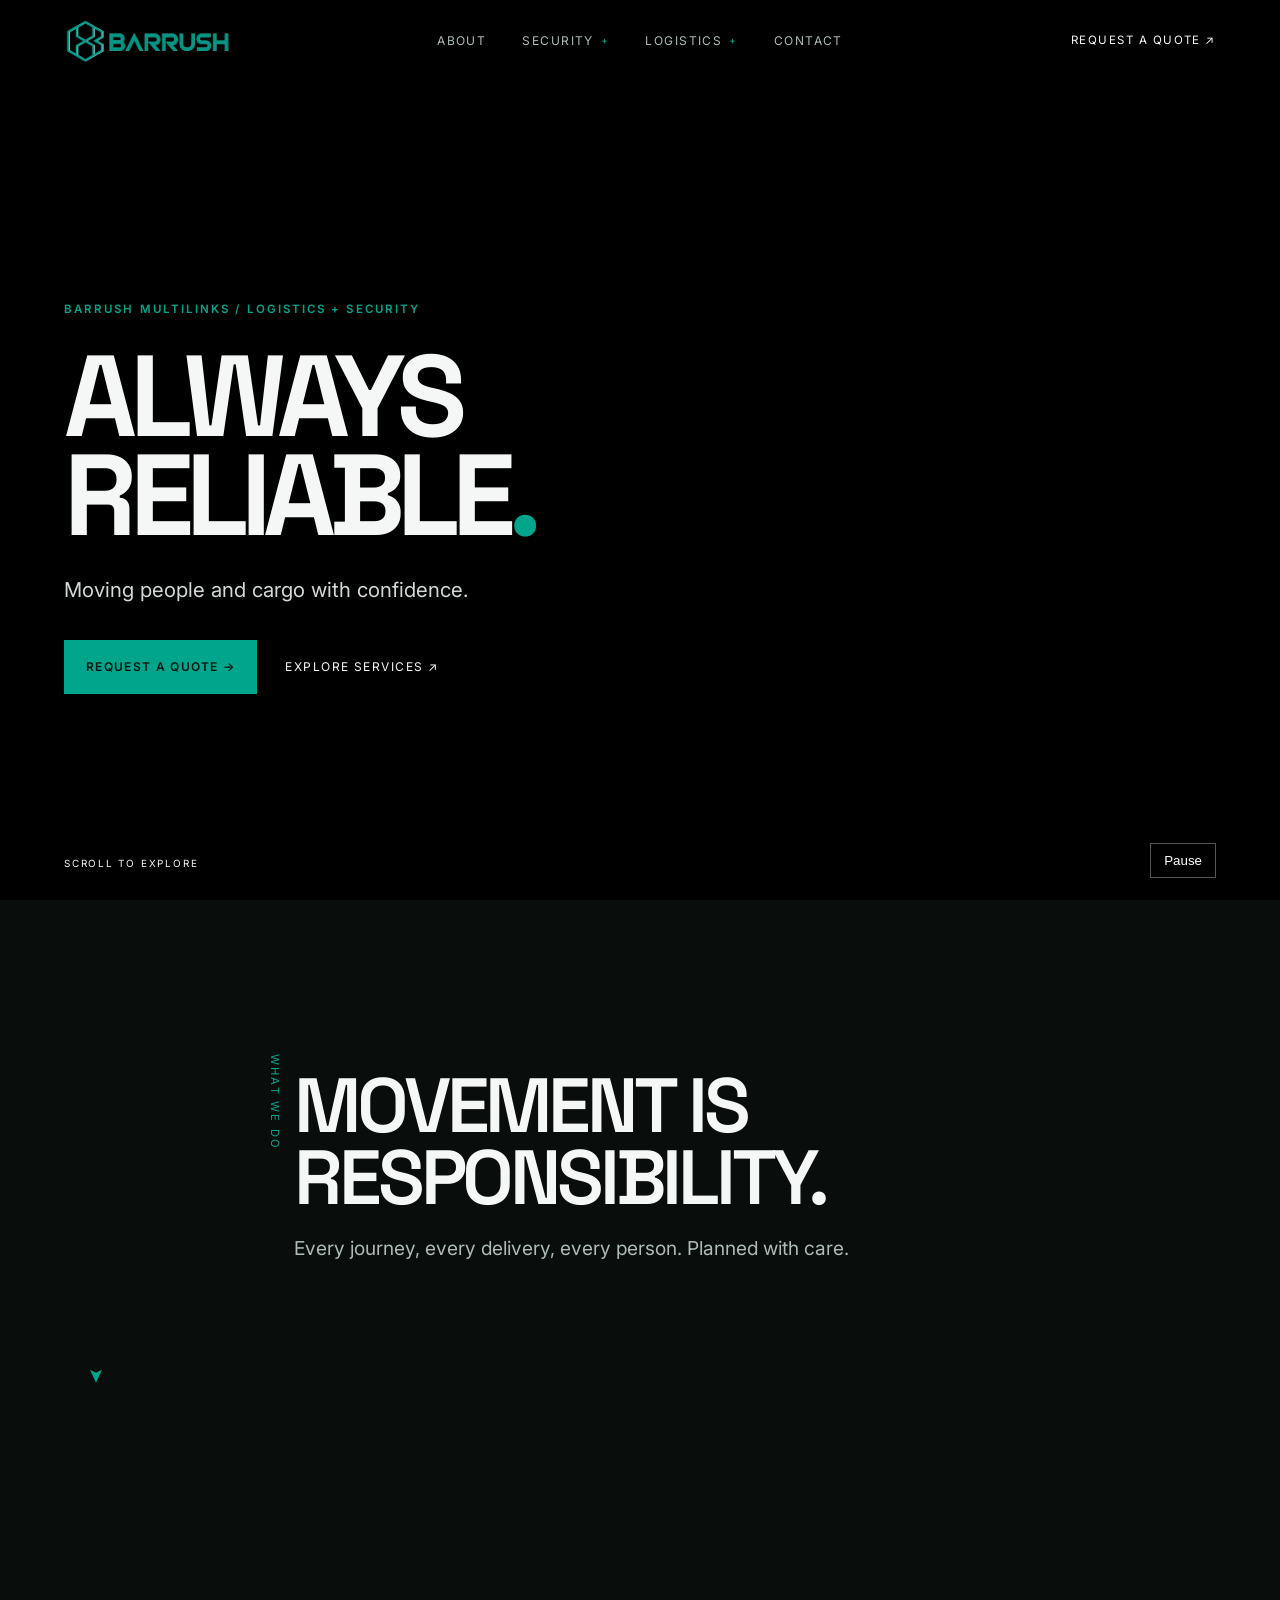
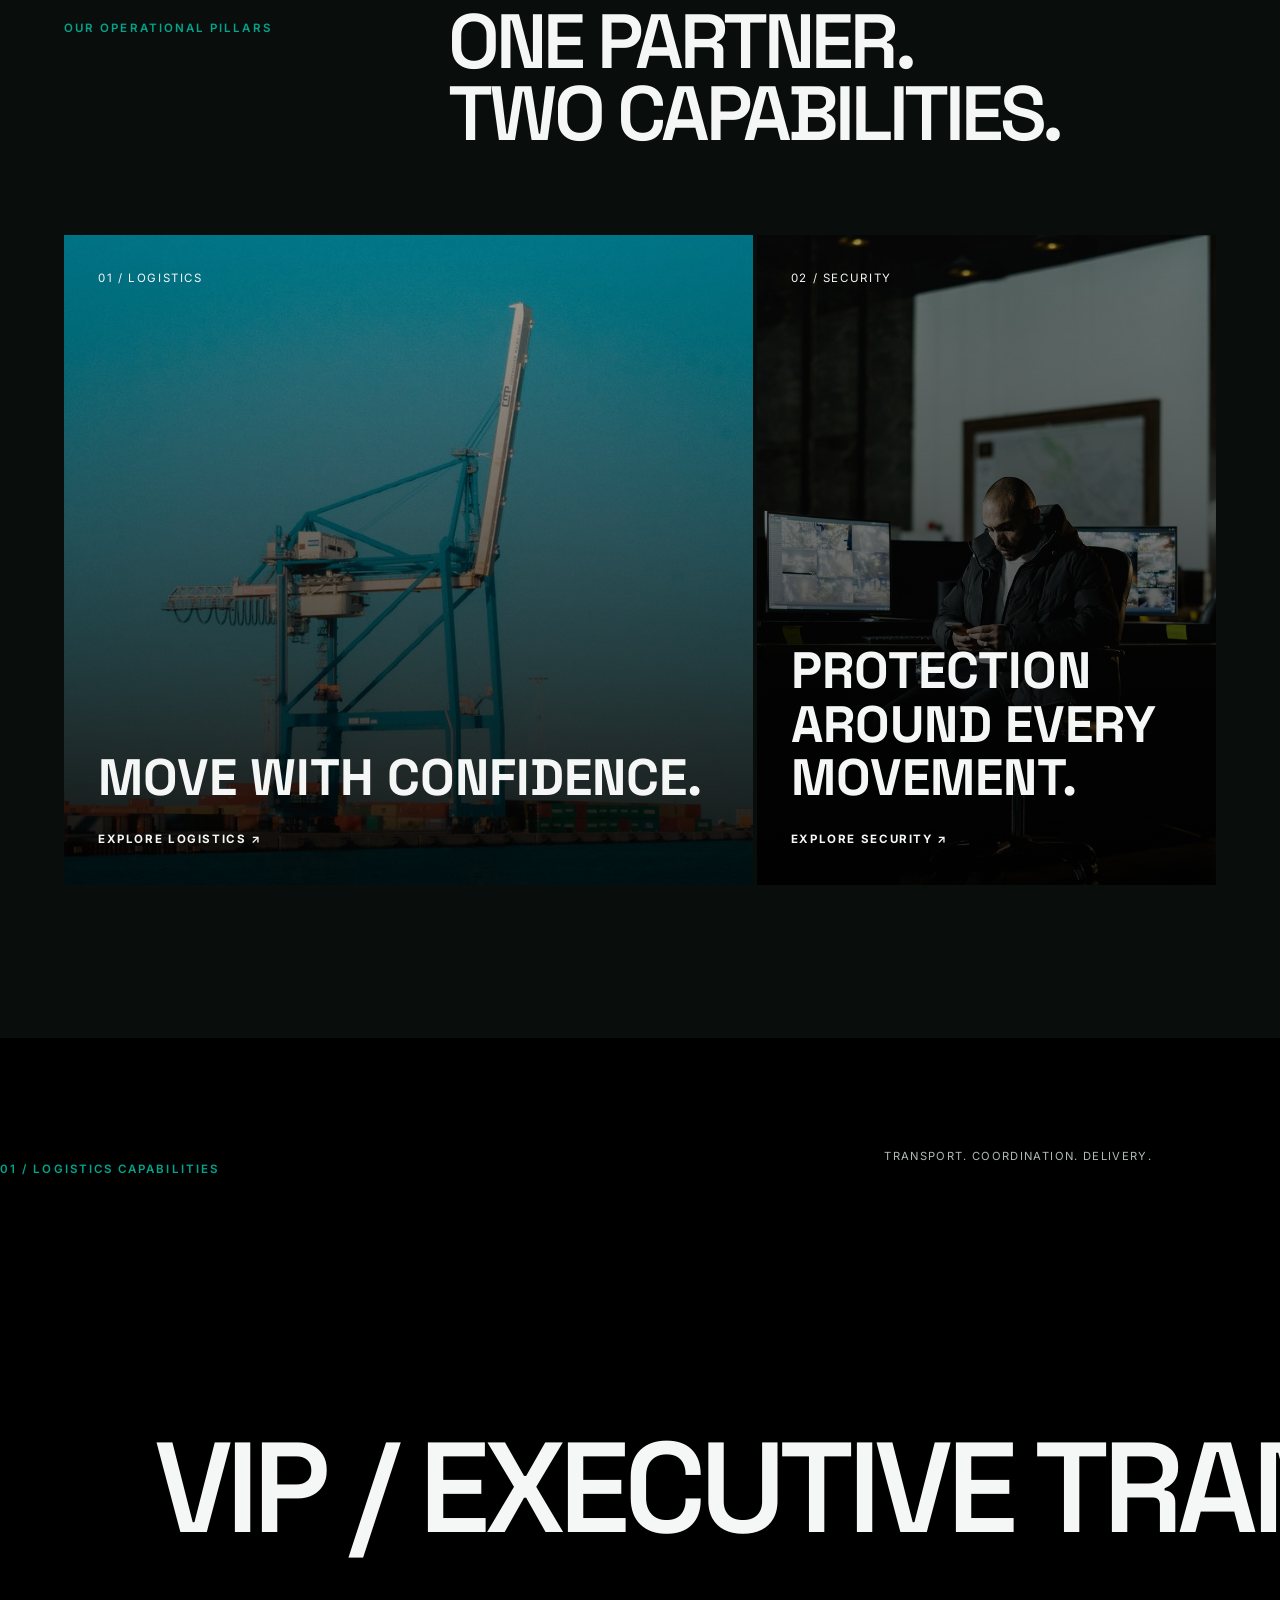
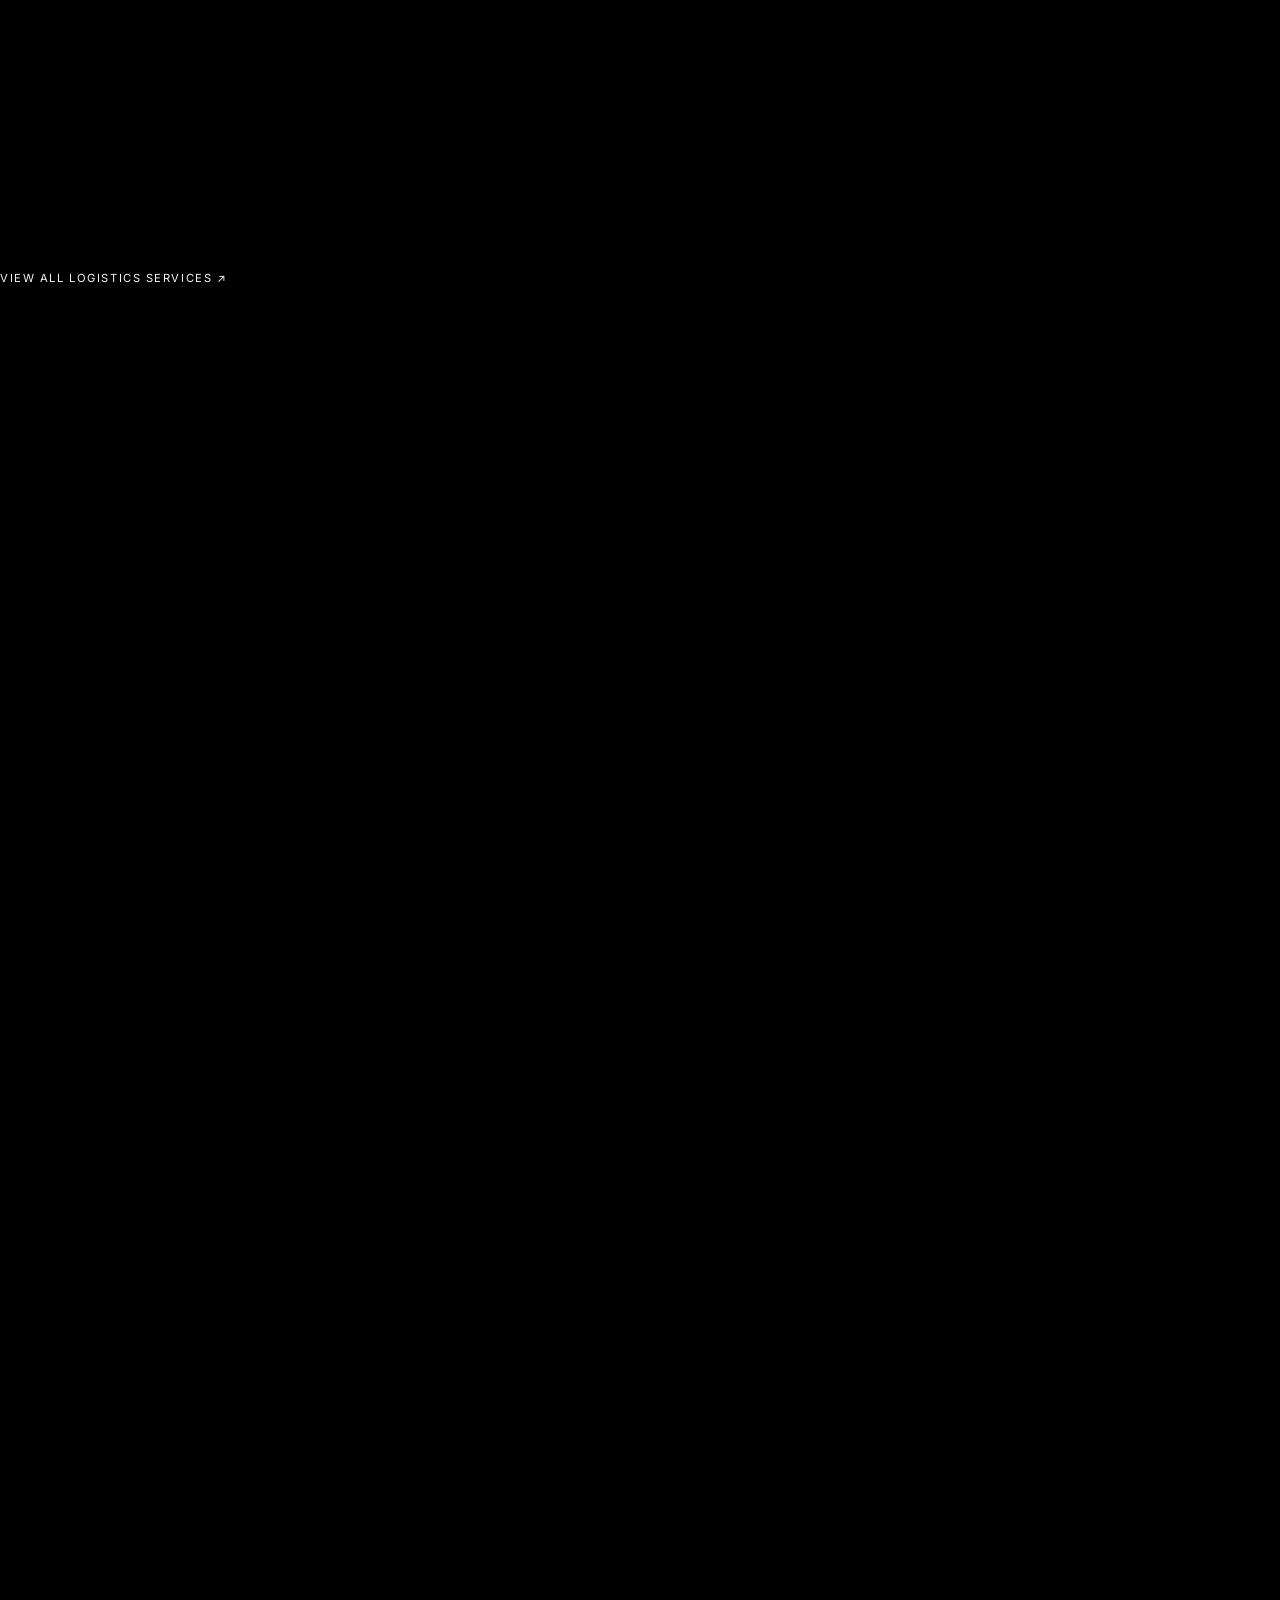
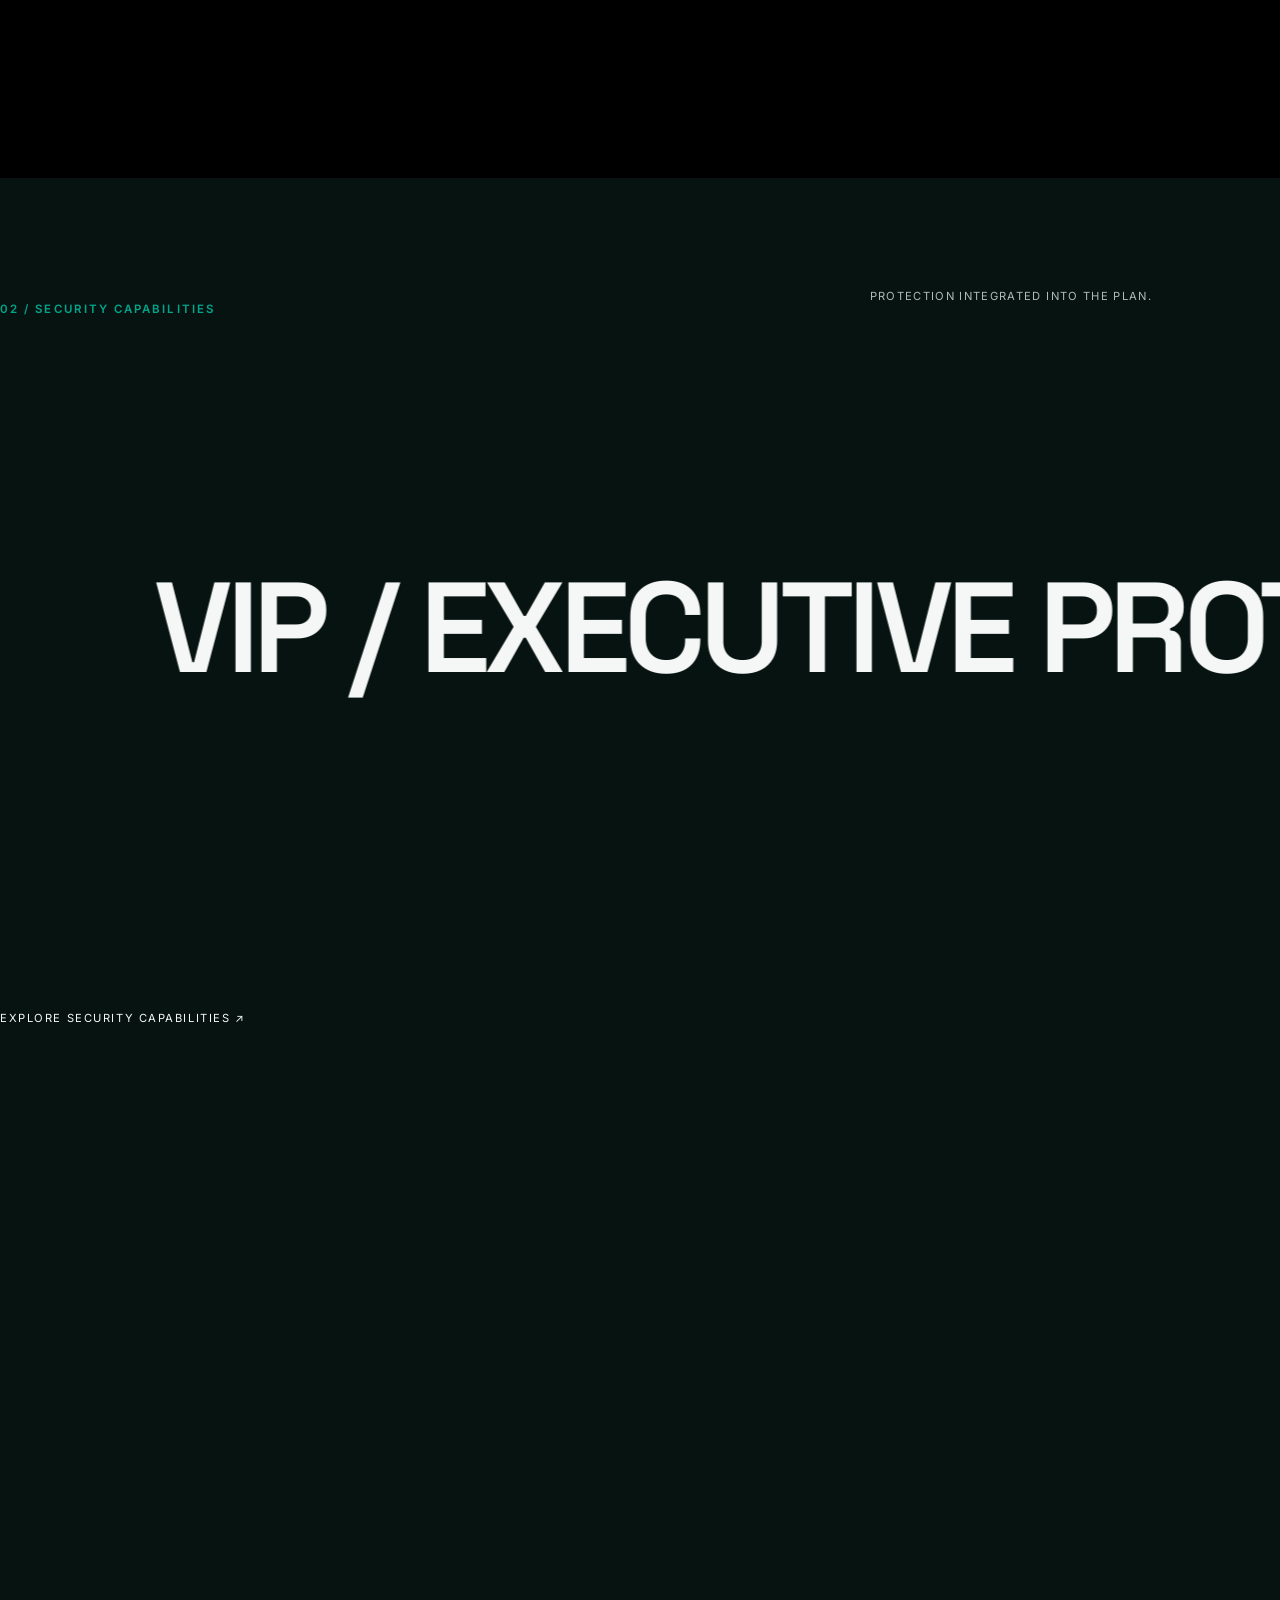
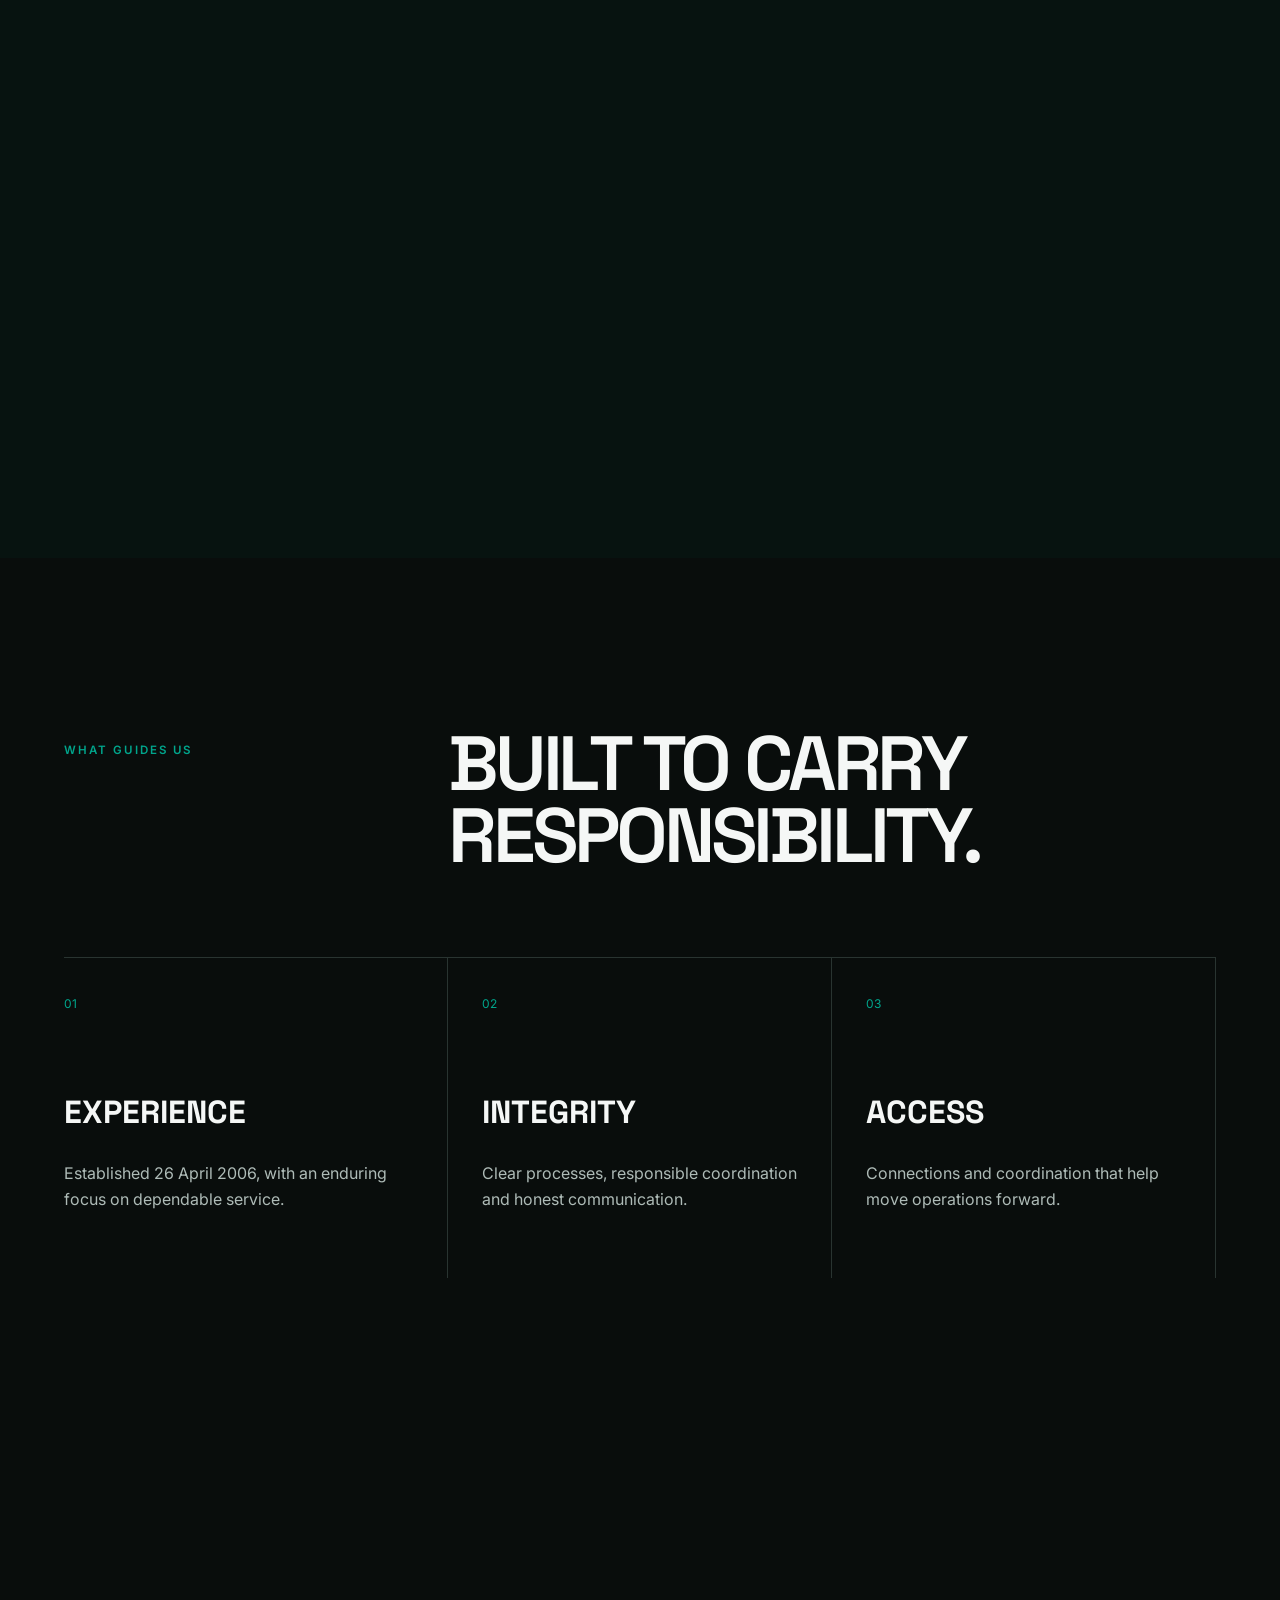
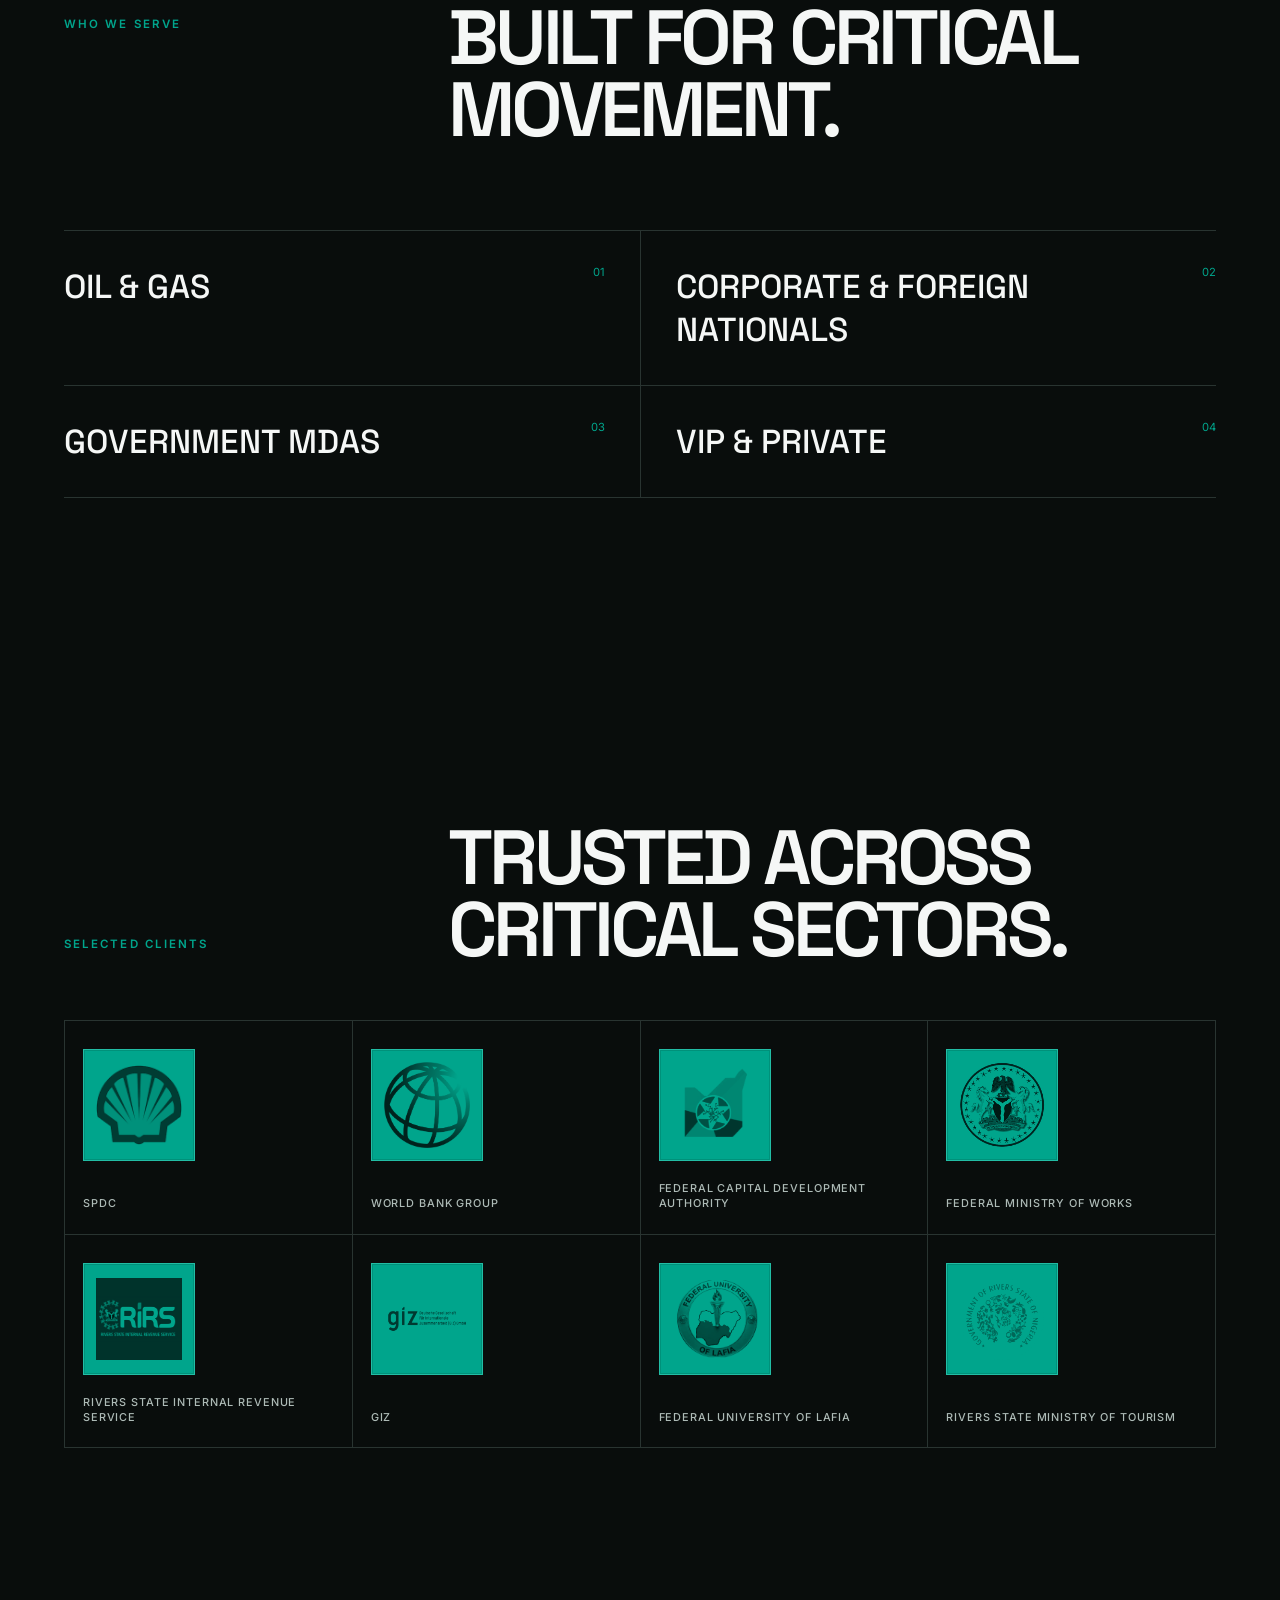
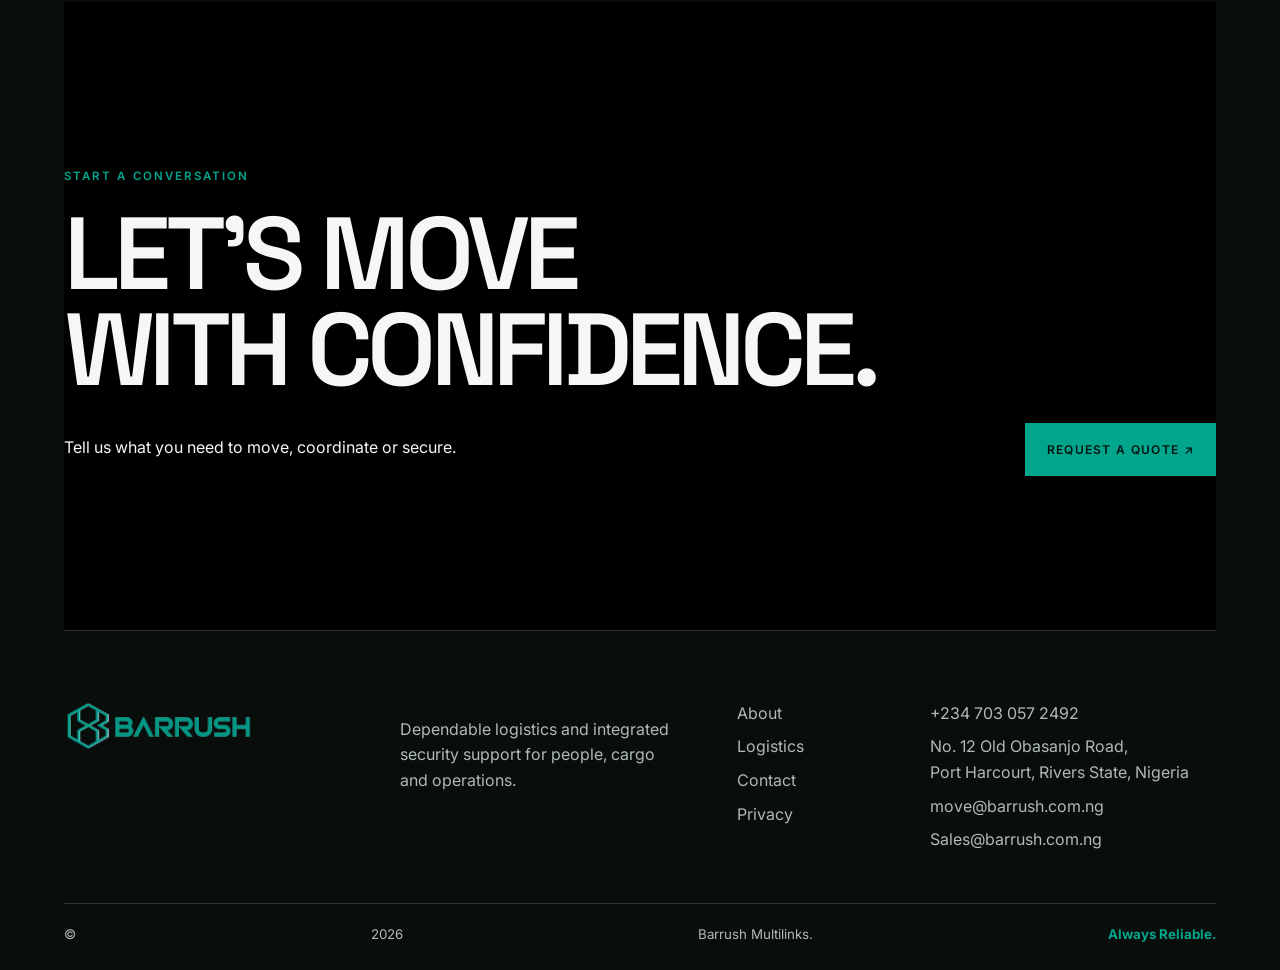
==== index.html @ 69f7512d "Initial Barrush website" ====
<!doctype html><html lang="en"><head><meta charset="utf-8"><meta name="viewport" content="width=device-width,initial-scale=1"><meta name="description" content="Barrush Multilinks provides dependable logistics and integrated security support for people, cargo and operations."><meta name="theme-color" content="#090d0c"><title>Barrush Multilinks | Always Reliable</title><link rel="icon" href="assets/img/favicons/favicon.ico"><link rel="stylesheet" href="assets/css/site.css"><link rel="stylesheet" href="assets/css/scroll-route-fix.css"><script src="assets/js/site.js" defer></script></head><body class="home-page">
<a class="skip" href="#main">Skip to content</a><header class="header" data-header><a class="brand" href="index.html"><img src="assets/img/barrush-logo.png" alt="Barrush"></a><nav><a class="active" href="index.html">Home</a><a href="about.html">About</a><a href="logistics.html">Logistics</a><a href="contact.html">Contact</a></nav><a class="quote" href="contact.html?intent=quote">Request a quote ↗</a><button class="menu-btn" data-menu-btn aria-label="Open menu" aria-expanded="false"><i></i><i></i></button></header><div class="mobile-menu" data-menu><nav><a href="index.html">Home</a><a href="about.html">About</a><a href="logistics.html">Logistics</a><a href="contact.html">Contact</a></nav><a class="button" href="contact.html?intent=quote">Request a quote ↗</a><a href="tel:+2347030572492">+234 703 057 2492</a></div>
<main id="main"><section class="hero"><video autoplay muted loop playsinline preload="metadata" data-video><source src="assets/img/hero-video.mp4" type="video/mp4"></video><div class="hero-shade"></div><div class="shell hero-copy"><p class="eyebrow">Barrush Multilinks / Logistics + Security</p><h1>Always<br>Reliable<span>.</span></h1><p>Moving people and cargo with confidence.</p><div><a class="button" href="contact.html?intent=quote">Request a quote →</a><a class="link" href="logistics.html">Explore services ↗</a></div></div><span class="scroll">Scroll to explore</span><button class="pause" data-pause>Pause</button></section>
<section class="statement section shell reveal"><p class="side-label">What we do</p><div><h2>Movement is<br>responsibility.</h2><p>Every journey, every delivery, every person. Planned with care.</p></div></section>
<section class="section shell"><div class="intro reveal"><p class="eyebrow">Our operational pillars</p><h2>One partner.<br>Two capabilities.</h2></div><div class="pillars"><a href="logistics.html"><span>01 / Logistics</span><div><h3>Move with confidence.</h3><b>Explore logistics ↗</b></div></a><a href="logistics.html#security"><span>02 / Security</span><div><h3>Protection around every movement.</h3><b>Explore security ↗</b></div></a></div></section>
<section class="rail-section" data-rail-section><div class="rail-stage"><div class="shell rail-head"><p class="eyebrow">01 / Logistics capabilities</p><span>Transport. Coordination. Delivery.</span></div><div class="rail" data-rail><a href="logistics.html#vip-transport">VIP / Executive Transportation</a><a href="logistics.html#fleet-management">Fleet Management</a><a href="logistics.html#personnel-transport">Personnel Transportation</a><a href="logistics.html#cargo-transport">Goods and Cargo Transportation</a><a href="logistics.html#vehicle-rentals">Vehicle Rentals</a><a href="logistics.html#project-logistics">Project Logistics</a><a href="logistics.html#procurement">Procurement / Supply Chain</a><a href="logistics.html#haulage">Haulage / Trucking</a></div><a class="rail-link shell" href="logistics.html">View all logistics services ↗</a></div></section>
<section class="rail-section security-rail" data-rail-section><div class="rail-stage"><div class="shell rail-head"><p class="eyebrow">02 / Security capabilities</p><span>Protection integrated into the plan.</span></div><div class="rail" data-rail><a href="logistics.html#executive-protection">VIP / Executive Protection</a><a href="logistics.html#escort-coordination">Armed Escort Coordination</a><a href="logistics.html#marine-security">Marine Security</a><a href="logistics.html#surveillance">CCTV / Electronic Surveillance</a><a href="logistics.html#event-security">Event Security</a><a href="logistics.html#risk-assessment">Security Risk Assessment</a></div><a class="rail-link shell" href="logistics.html#security">Explore security capabilities ↗</a></div></section>
<section class="section shell"><div class="intro reveal"><p class="eyebrow">What guides us</p><h2>Built to carry<br>responsibility.</h2></div><div class="principles"><article><span>01</span><h3>Experience</h3><p>Established 26 April 2006, with an enduring focus on dependable service.</p></article><article><span>02</span><h3>Integrity</h3><p>Clear processes, responsible coordination and honest communication.</p></article><article><span>03</span><h3>Access</h3><p>Connections and coordination that help move operations forward.</p></article></div></section>
<section class="section shell"><div class="intro"><p class="eyebrow">Who we serve</p><h2>Built for critical<br>movement.</h2></div><div class="sectors"><span>Oil &amp; Gas <i>01</i></span><span>Corporate &amp; Foreign Nationals <i>02</i></span><span>Government MDAs <i>03</i></span><span>VIP &amp; Private <i>04</i></span></div></section>
<section class="clients section shell" aria-labelledby="clients-title"><div class="clients-head"><p class="eyebrow">Selected clients</p><h2 id="clients-title">Trusted across<br>critical sectors.</h2></div><div class="client-grid"><figure><div class="client-mark"><img src="assets/img/clients/shell.png" width="186" height="172" loading="lazy" alt="SPDC logo"></div><figcaption>SPDC</figcaption></figure><figure><div class="client-mark"><img src="assets/img/clients/World-Bank-logo-icon.png" width="1021" height="1021" loading="lazy" alt="World Bank Group logo"></div><figcaption>World Bank Group</figcaption></figure><figure><div class="client-mark"><img src="assets/img/clients/fcda.png" width="230" height="219" loading="lazy" alt="Federal Capital Development Authority logo"></div><figcaption>Federal Capital Development Authority</figcaption></figure><figure><div class="client-mark"><img src="assets/img/clients/federalminworks.png" width="305" height="305" loading="lazy" alt="Federal Ministry of Works logo"></div><figcaption>Federal Ministry of Works</figcaption></figure><figure><div class="client-mark"><img src="assets/img/clients/rirs.png" width="230" height="219" loading="lazy" alt="Rivers State Internal Revenue Service logo"></div><figcaption>Rivers State Internal Revenue Service</figcaption></figure><figure><div class="client-mark"><img src="assets/img/clients/giz.png" width="320" height="320" loading="lazy" alt="GIZ logo"></div><figcaption>GIZ</figcaption></figure><figure><div class="client-mark"><img src="assets/img/clients/FUL.png" width="230" height="219" loading="lazy" alt="Federal University of Lafia logo"></div><figcaption>Federal University of Lafia</figcaption></figure><figure><div class="client-mark"><img src="assets/img/clients/rivmincultourism.png" width="250" height="247" loading="lazy" alt="Rivers State Ministry of Tourism logo"></div><figcaption>Rivers State Ministry of Tourism</figcaption></figure></div></section>
<section class="final section shell"><p class="eyebrow">Start a conversation</p><h2>Let's move<br>with confidence.</h2><div><p>Tell us what you need to move, coordinate or secure.</p><a class="button" href="contact.html?intent=quote">Request a quote ↗</a></div></section></main>
<footer class="footer shell" id="route-end"><img src="assets/img/barrush-logo.png" alt="Barrush"><p>Dependable logistics and integrated security support for people, cargo and operations.</p><div><a href="about.html">About</a><a href="logistics.html">Logistics</a><a href="contact.html">Contact</a><a href="privacy.html">Privacy</a></div><address><a href="tel:+2347030572492">+234 703 057 2492</a><span>No. 12 Old Obasanjo Road,<br>Port Harcourt, Rivers State, Nigeria</span></address><small>© <span data-year></span> Barrush Multilinks. <b>Always Reliable.</b></small></footer></body></html>
---- assets/css/site.css ----
@import url('nav.css');
@import url('clients.css');
@import url('service-icons.css');
@import url('https://fonts.googleapis.com/css2?family=Inter:wght@400;500;600&family=Space+Grotesk:wght@500;600;700&display=swap');
:root{--black:#000;--dark:#090d0c;--panel:#111918;--green:#00a58c;--white:#f5f7f6;--muted:#aebbb7;--line:#293431;--pad:clamp(20px,5vw,88px)}*{box-sizing:border-box}html{scroll-behavior:smooth}body{margin:0;background:var(--dark);color:var(--white);font-family:Inter,Arial,sans-serif;line-height:1.6}body.menu-open{overflow:hidden}a{color:inherit;text-decoration:none}img,video{display:block;max-width:100%}.shell{width:min(1520px,calc(100% - var(--pad)*2));margin-inline:auto}.skip{position:fixed;z-index:200;top:-80px;left:20px;background:var(--green);padding:12px;color:#001b17}.skip:focus{top:10px}.header{position:fixed;z-index:100;inset:0 0 auto;height:82px;padding:0 var(--pad);display:grid;grid-template-columns:1fr auto 1fr;align-items:center;border-bottom:1px solid transparent;transition:.25s;background:linear-gradient(#000b,transparent)}.header.solid{background:#090d0cf5;border-color:var(--line)}.brand img{width:168px}.header nav{display:flex;gap:36px;font-size:.75rem;text-transform:uppercase;letter-spacing:.12em}.header nav a{color:var(--muted)}.header nav a:hover,.header nav .active{color:#fff}.quote{justify-self:end;text-transform:uppercase;font-size:.72rem;letter-spacing:.13em}.quote:hover{color:var(--green)}.menu-btn{display:none;background:none;border:0;width:46px;height:46px}.menu-btn i{display:block;width:24px;height:1px;background:white;margin:7px}.mobile-menu{display:none}.hero{min-height:100svh;position:relative;overflow:hidden;background:#000}.hero video{position:absolute;width:100%;height:100%;object-fit:cover}.hero-shade{position:absolute;inset:0;background:linear-gradient(90deg,#000 4%,#000d 34%,#0003 70%),linear-gradient(0deg,#000b,transparent 50%,#0006)}.hero-copy{position:relative;z-index:2;padding-top:clamp(210px,32vh,330px)}.eyebrow{font-size:.72rem;text-transform:uppercase;letter-spacing:.18em;color:var(--green);font-weight:600}.hero h1,.page-hero h1{font:700 clamp(4.2rem,9vw,9.2rem)/.86 'Space Grotesk',sans-serif;letter-spacing:-.065em;text-transform:uppercase;margin:.25em 0}.hero h1 span{color:var(--green)}.hero-copy>p:not(.eyebrow){font-size:clamp(1.1rem,1.6vw,1.4rem);color:#d3dad7}.hero-copy>div{display:flex;gap:28px;align-items:center;margin-top:34px}.button{display:inline-block;background:var(--green);color:#001612;padding:16px 21px;text-transform:uppercase;font-size:.75rem;font-weight:600;letter-spacing:.11em;border:1px solid var(--green);cursor:pointer}.button:hover{background:#16bda4}.link{font-size:.75rem;text-transform:uppercase;letter-spacing:.12em}.scroll{position:absolute;z-index:2;left:var(--pad);bottom:28px;text-transform:uppercase;font-size:.62rem;letter-spacing:.18em}.pause{position:absolute;z-index:3;right:var(--pad);bottom:22px;background:#0008;color:white;border:1px solid #ffffff55;padding:9px 13px}.section{padding-block:clamp(90px,12vw,180px)}h2{font:600 clamp(3rem,6vw,6.5rem)/.94 'Space Grotesk';letter-spacing:-.055em;text-transform:uppercase;margin:.2em 0}h3{font-family:'Space Grotesk';line-height:1.05}.statement{display:grid;grid-template-columns:1fr 4fr}.side-label{writing-mode:vertical-rl;color:var(--green);text-transform:uppercase;letter-spacing:.2em;font-size:.7rem;padding-left:0}.statement>div p,.intro>p:last-child{font-size:1.2rem;color:var(--muted);max-width:560px}.intro{display:grid;grid-template-columns:1fr 2fr;align-items:start;margin-bottom:70px}.intro .eyebrow{padding-top:18px}.pillars{display:grid;grid-template-columns:3fr 2fr;min-height:650px;gap:4px}.pillars>a{position:relative;display:flex;flex-direction:column;justify-content:space-between;padding:34px;overflow:hidden;background-position:center;background-size:cover}.pillars>a:before{content:"";position:absolute;inset:0;background:linear-gradient(#0004,#000d)}.pillars>a>*{position:relative;z-index:1}.pillars>a:first-child{background-image:url('../img/stock/port-crane.jpg')}.pillars>a:last-child{background-image:url('../img/stock/security-control-room.jpg')}.pillars h3{font-size:clamp(2rem,4vw,4.2rem);max-width:700px;margin:0 0 20px;text-transform:uppercase}.pillars span,.pillars b{font-size:.72rem;text-transform:uppercase;letter-spacing:.14em}.rail-section{height:260svh;background:#000}.security-rail{height:220svh;background:#071310}.rail-stage{position:sticky;top:0;height:100svh;overflow:hidden;display:flex;flex-direction:column;justify-content:center}.rail-head{position:absolute;top:110px;display:flex;justify-content:space-between;color:var(--muted);font-size:.7rem;text-transform:uppercase;letter-spacing:.12em}.rail{display:flex;gap:10vw;white-space:nowrap;will-change:transform}.rail a{font:600 clamp(4rem,10vw,11rem)/1 'Space Grotesk';text-transform:uppercase;letter-spacing:-.05em}.rail a:hover{color:var(--green)}.rail-link{position:absolute;bottom:50px;text-transform:uppercase;font-size:.7rem;letter-spacing:.14em}.principles{display:grid;grid-template-columns:repeat(3,1fr);border-top:1px solid var(--line)}.principles article{padding:32px 34px 0 0;border-right:1px solid var(--line);min-height:320px}.principles article+article{padding-left:34px}.principles span,.services>article>span,.security-grid article>span{color:var(--green);font-size:.75rem}.principles h3{font-size:2rem;text-transform:uppercase;margin-top:80px}.principles p{color:var(--muted);max-width:330px}.sectors{display:grid;grid-template-columns:repeat(2,1fr);border-top:1px solid var(--line)}.sectors span{display:flex;justify-content:space-between;padding:34px 0;border-bottom:1px solid var(--line);font:500 clamp(1.3rem,2.6vw,2.8rem) 'Space Grotesk';text-transform:uppercase}.sectors span:nth-child(odd){padding-right:35px}.sectors span:nth-child(even){padding-left:35px;border-left:1px solid var(--line)}.sectors i{color:var(--green);font:normal .7rem Inter}.final{background:#000}.final h2{font-size:clamp(4rem,8vw,9rem)}.final>div{display:flex;justify-content:space-between;align-items:end}.footer{border-top:1px solid var(--line);padding-block:70px 25px;display:grid;grid-template-columns:2fr 2fr 1fr 2fr;gap:50px;color:var(--muted)}.footer img{width:190px}.footer>div,.footer address{display:flex;flex-direction:column;gap:8px;font-style:normal}.footer small{grid-column:1/-1;border-top:1px solid var(--line);padding-top:20px;display:flex;justify-content:space-between}.footer small b{color:var(--green)}
.home-page{position:relative}.scroll-route{position:absolute;inset:0 auto auto 0;width:100%;overflow:visible;pointer-events:none;z-index:6}.scroll-route__path{fill:none;stroke:var(--green);stroke-width:2;stroke-linejoin:miter;stroke-linecap:butt;vector-effect:non-scaling-stroke}.scroll-route__head{fill:var(--green);stroke:none;transform-box:fill-box;transform-origin:center}.home-page main>section:not(.hero),.home-page .footer{isolation:isolate}.home-page main>section:not(.hero)>*,.home-page .footer>*{position:relative;z-index:7}
.page-hero{min-height:80svh;padding-top:220px;padding-bottom:90px;display:flex;flex-direction:column;justify-content:end;background:linear-gradient(90deg,#090d0c 10%,#090d0c80),url('../img/stock/suv-night.jpg') center/cover}.page-hero>p:last-child{max-width:650px;color:#d4dcda;font-size:1.2rem}.split{display:grid;grid-template-columns:1fr 1fr;gap:10vw}.split>div:last-child{font-size:1.2rem;color:var(--muted)}.date{background:#000;padding:100px 0}.date .shell{display:grid;grid-template-columns:1fr 3fr 1fr;align-items:end}.date strong{font:700 clamp(7rem,18vw,20rem)/.8 'Space Grotesk';letter-spacing:-.08em;color:var(--green)}.process{list-style:none;padding:0;display:grid;grid-template-columns:repeat(4,1fr);border-top:1px solid var(--line)}.process li{padding:25px;border-right:1px solid var(--line);min-height:180px}.process span{display:block;color:var(--green);font-size:.72rem;margin-bottom:50px}.process b{font:500 1.6rem 'Space Grotesk';text-transform:uppercase}.process p{color:var(--muted)}.jump{position:sticky;z-index:50;top:82px;background:#0c1211ed;border-block:1px solid var(--line);display:flex;justify-content:center;gap:50px;padding:16px;text-transform:uppercase;font-size:.66rem;letter-spacing:.14em}.services article{display:grid;grid-template-columns:80px 1fr auto;gap:40px;align-items:start;border-top:1px solid var(--line);padding:45px 0}.services h3{font-size:clamp(1.8rem,3vw,3.4rem);text-transform:uppercase;margin:0}.services p{color:var(--muted);max-width:620px}.services a,.security-grid a{color:var(--green);font-size:.7rem;text-transform:uppercase;letter-spacing:.12em}.security{background:linear-gradient(#061612dd,#061612dd),url('../img/stock/security-control-room.jpg') center/cover fixed}.security-grid{display:grid;grid-template-columns:repeat(3,1fr);border-top:1px solid #ffffff33}.security-grid article{padding:35px;min-height:310px;border-right:1px solid #ffffff33;border-bottom:1px solid #ffffff33}.security-grid h3{font-size:1.8rem;text-transform:uppercase}.security-grid p{color:#c4cfcb}.contact{display:grid;grid-template-columns:1fr 2fr;gap:8vw}.contact aside h2{font-size:3rem}.contact dl div{border-top:1px solid var(--line);padding:20px 0}.contact dt{color:var(--green);font-size:.7rem;text-transform:uppercase}.contact dd{margin:6px 0;color:var(--muted)}.form-row{display:grid;grid-template-columns:1fr 1fr;gap:24px}label{display:block;font-size:.72rem;text-transform:uppercase;letter-spacing:.1em;margin-bottom:25px}input,select,textarea{width:100%;margin-top:9px;border:0;border-bottom:1px solid #53605c;background:#111918;color:white;padding:15px;font:1rem Inter}textarea{border:1px solid #53605c;resize:vertical}.consent{display:flex;gap:12px;text-transform:none;letter-spacing:0;color:var(--muted)}.consent input{width:18px;height:18px;margin:2px}.consent a{color:var(--green)}.status{color:var(--muted);font-size:.8rem}.legal{padding-block:220px 100px;max-width:900px}.legal h1,.error h1{font:600 clamp(4rem,9vw,9rem)/.9 'Space Grotesk';text-transform:uppercase}.legal h2{font-size:2rem;margin-top:60px}.legal p{color:var(--muted)}.error{min-height:100svh;display:flex;flex-direction:column;justify-content:center}.error img{width:90px}.error h1{margin:.2em 0}.error p{color:var(--muted)}
@media(max-width:800px){:root{--pad:20px}.header{height:70px;grid-template-columns:1fr auto;background:#090d0ce8}.brand img{width:135px}.header>nav,.header>.quote{display:none}.menu-btn{display:block}.mobile-menu{position:fixed;z-index:90;inset:0;background:#000;padding:120px 20px 40px;flex-direction:column;justify-content:space-between}.menu-open .mobile-menu{display:flex}.mobile-menu nav{display:flex;flex-direction:column}.mobile-menu nav a{font:600 12vw/1.5 'Space Grotesk';text-transform:uppercase}.hero-copy{padding-top:35vh}.hero h1{font-size:clamp(3.5rem,17vw,6rem)}.hero-shade{background:linear-gradient(90deg,#000d,#0004),linear-gradient(0deg,#000,transparent)}.statement,.intro,.split,.contact{grid-template-columns:1fr}.statement .side-label{writing-mode:initial;padding:0 0 10px}.pillars{grid-template-columns:1fr;min-height:auto}.pillars>a{min-height:500px}.rail-section,.security-rail{height:auto}.rail-stage{position:relative;height:auto;padding:100px 0}.rail-head{position:static;display:block}.rail{transform:none!important;white-space:normal;display:flex;flex-direction:column;gap:0;margin:50px 20px}.rail a{font-size:clamp(2.5rem,11vw,4rem);padding:22px 0;border-top:1px solid var(--line)}.rail-link{position:static}.principles,.security-grid,.process{grid-template-columns:1fr}.principles article,.principles article+article{border-right:0;border-bottom:1px solid var(--line);padding:30px 0;min-height:250px}.principles h3{margin-top:50px}.sectors{grid-template-columns:1fr}.sectors span:nth-child(n){padding:25px 0;border-left:0}.final>div{display:block}.footer{grid-template-columns:1fr}.footer small{display:block}.page-hero{min-height:70svh;padding-top:160px}.date .shell{grid-template-columns:1fr}.date strong{font-size:38vw}.jump{top:70px;justify-content:flex-start;overflow:auto;padding-inline:20px}.services article{grid-template-columns:45px 1fr}.services article>a{grid-column:2}.form-row{grid-template-columns:1fr}.security{background-attachment:scroll}.pause{bottom:18px}.scroll-route__path{stroke-width:1.5}}
@media(prefers-reduced-motion:reduce){html{scroll-behavior:auto}*,*:before,*:after{animation:none!important;transition:none!important}.hero video{display:none}.hero{background:linear-gradient(90deg,#000d,#0003),url('../img/stock/suv-night.jpg') center/cover}.scroll-route{display:none}}
---- assets/css/scroll-route-fix.css ----
.home-page main .rail-section > .rail-stage {
  position: sticky;
}

@media (max-width: 800px) {
  .home-page main .rail-section > .rail-stage {
    position: relative;
  }
}
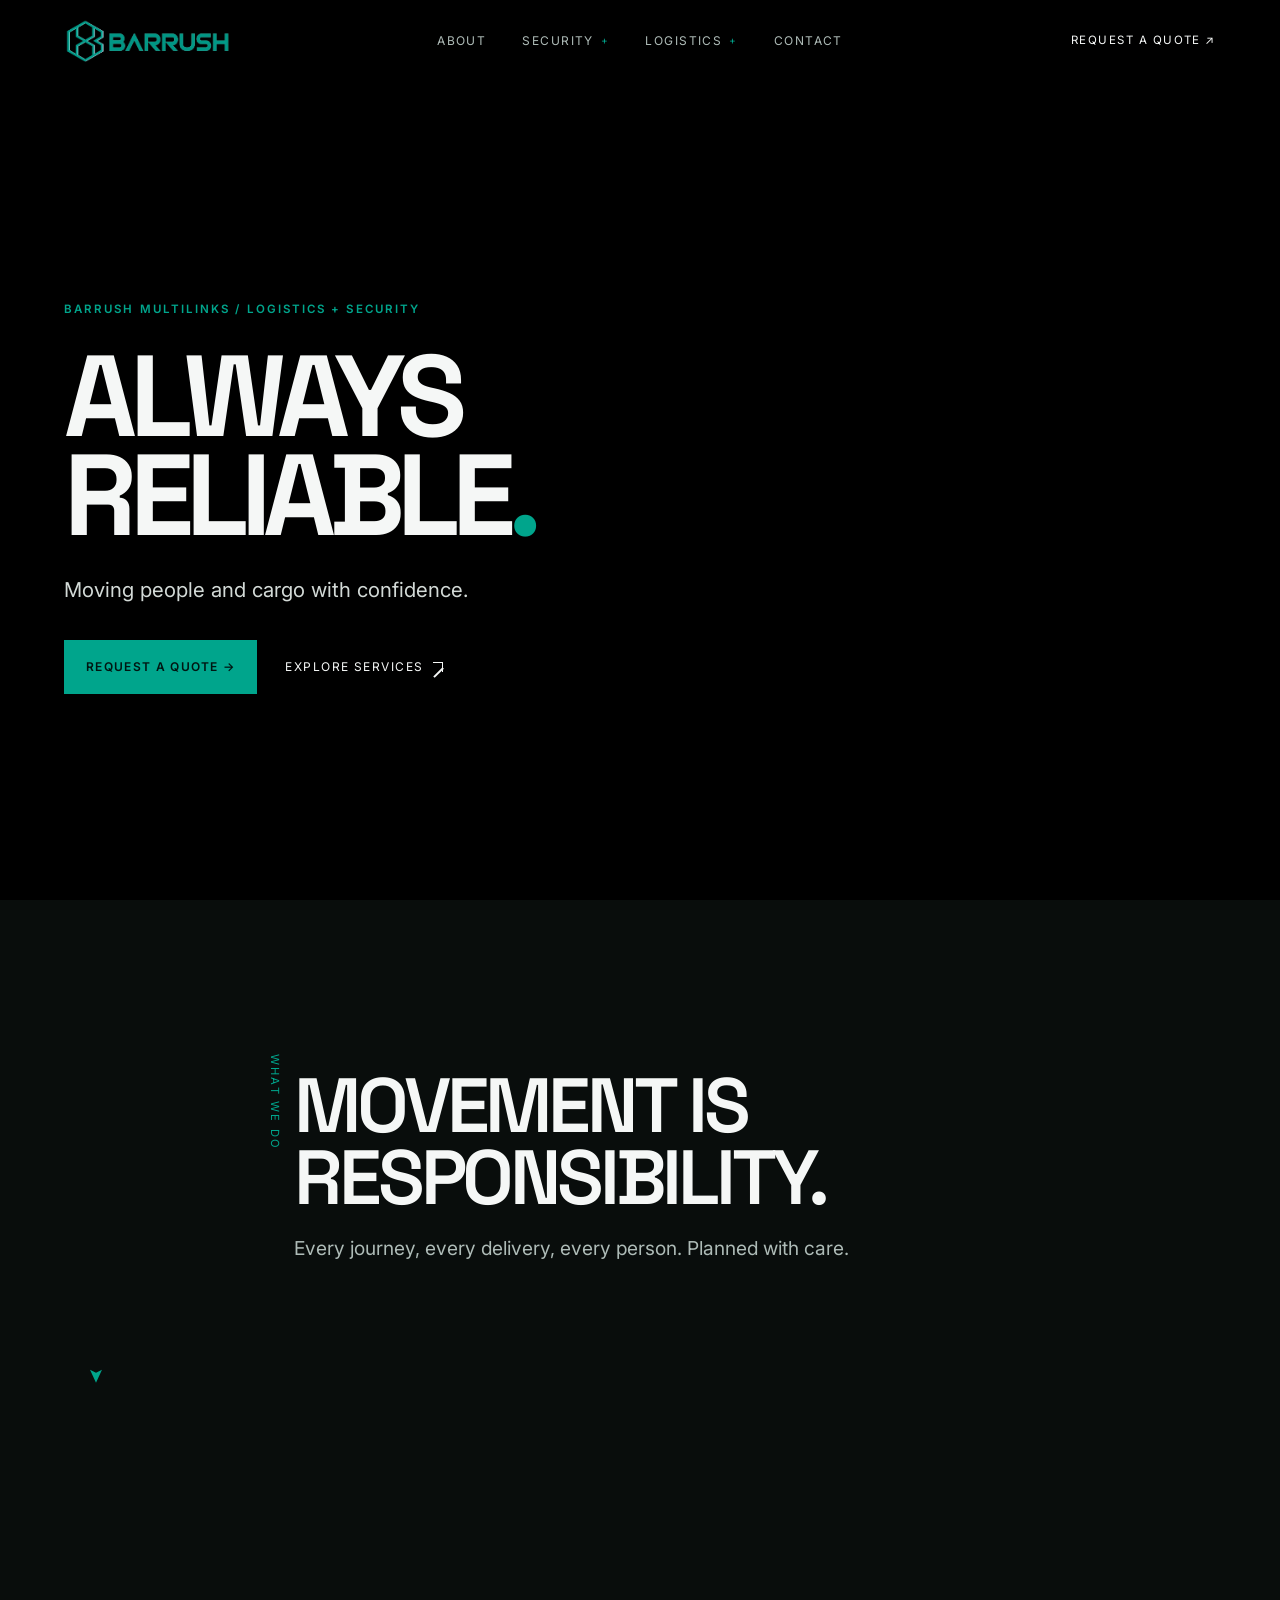
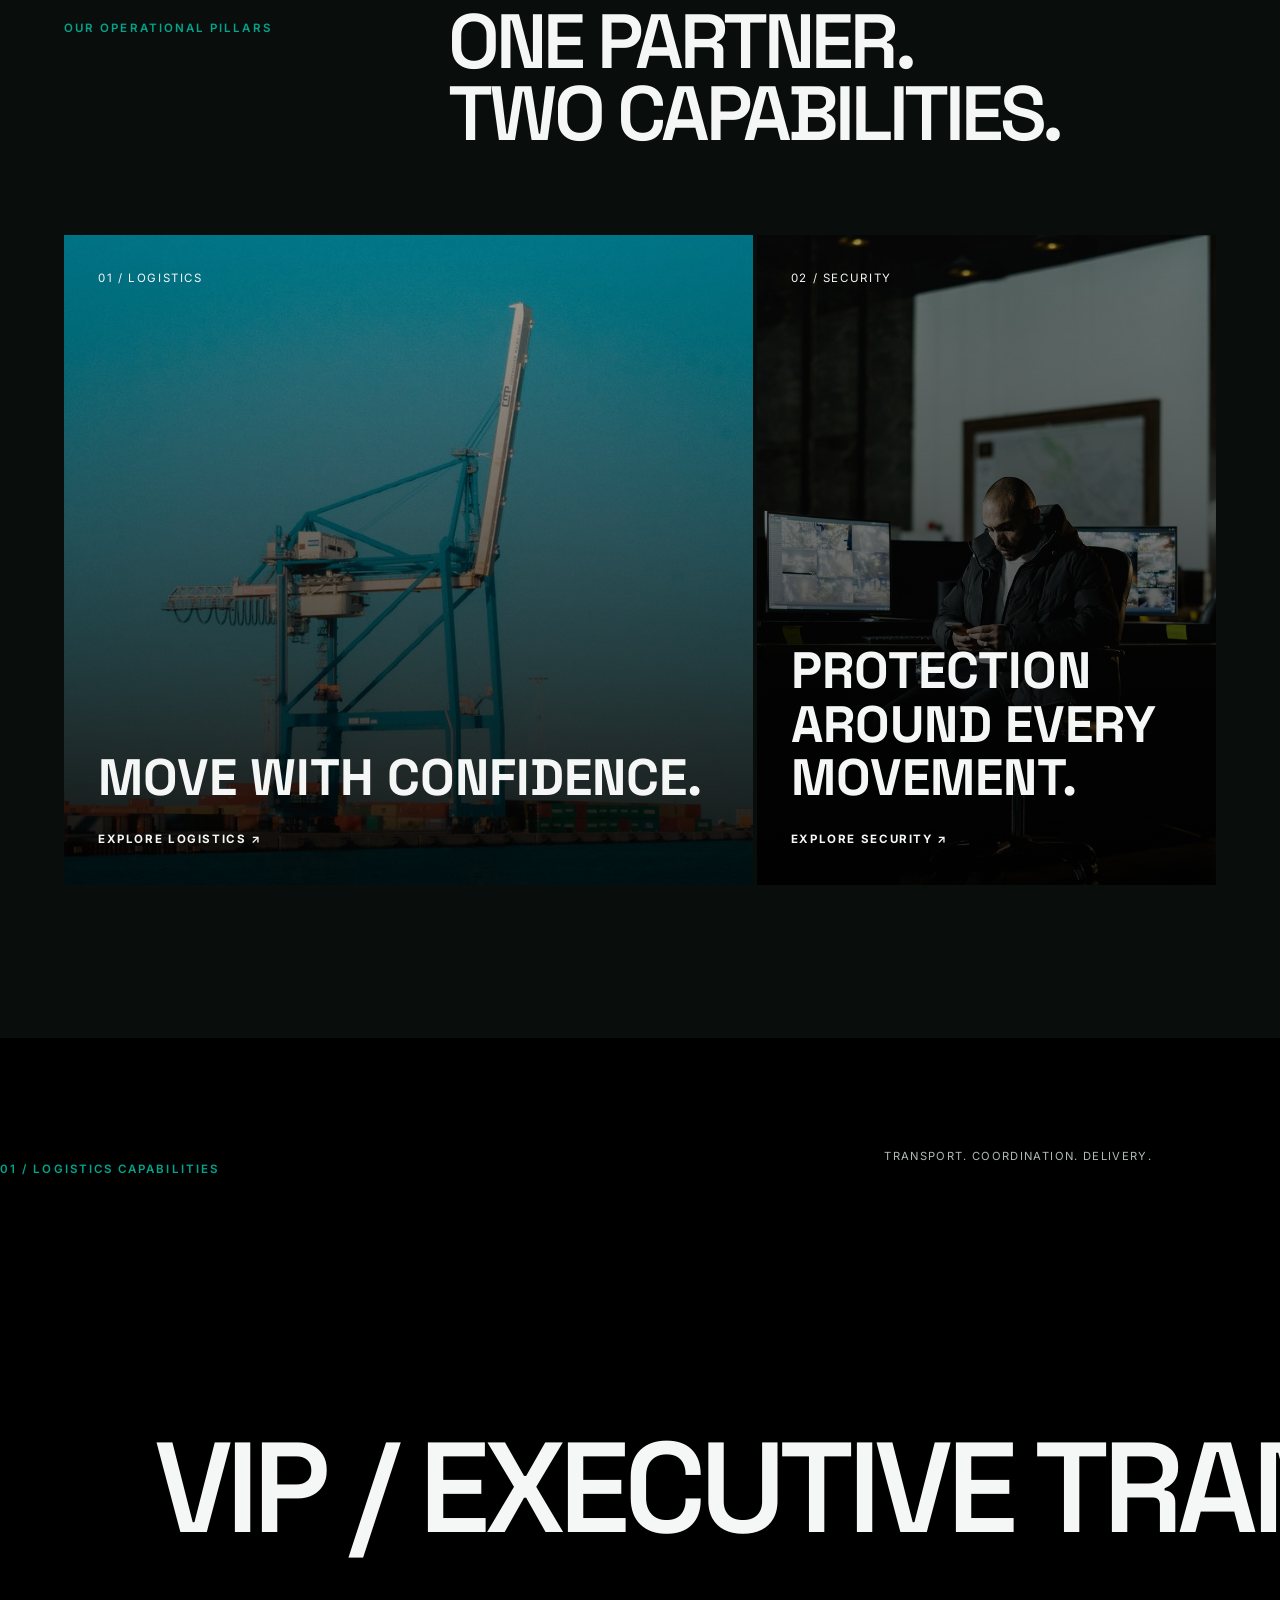
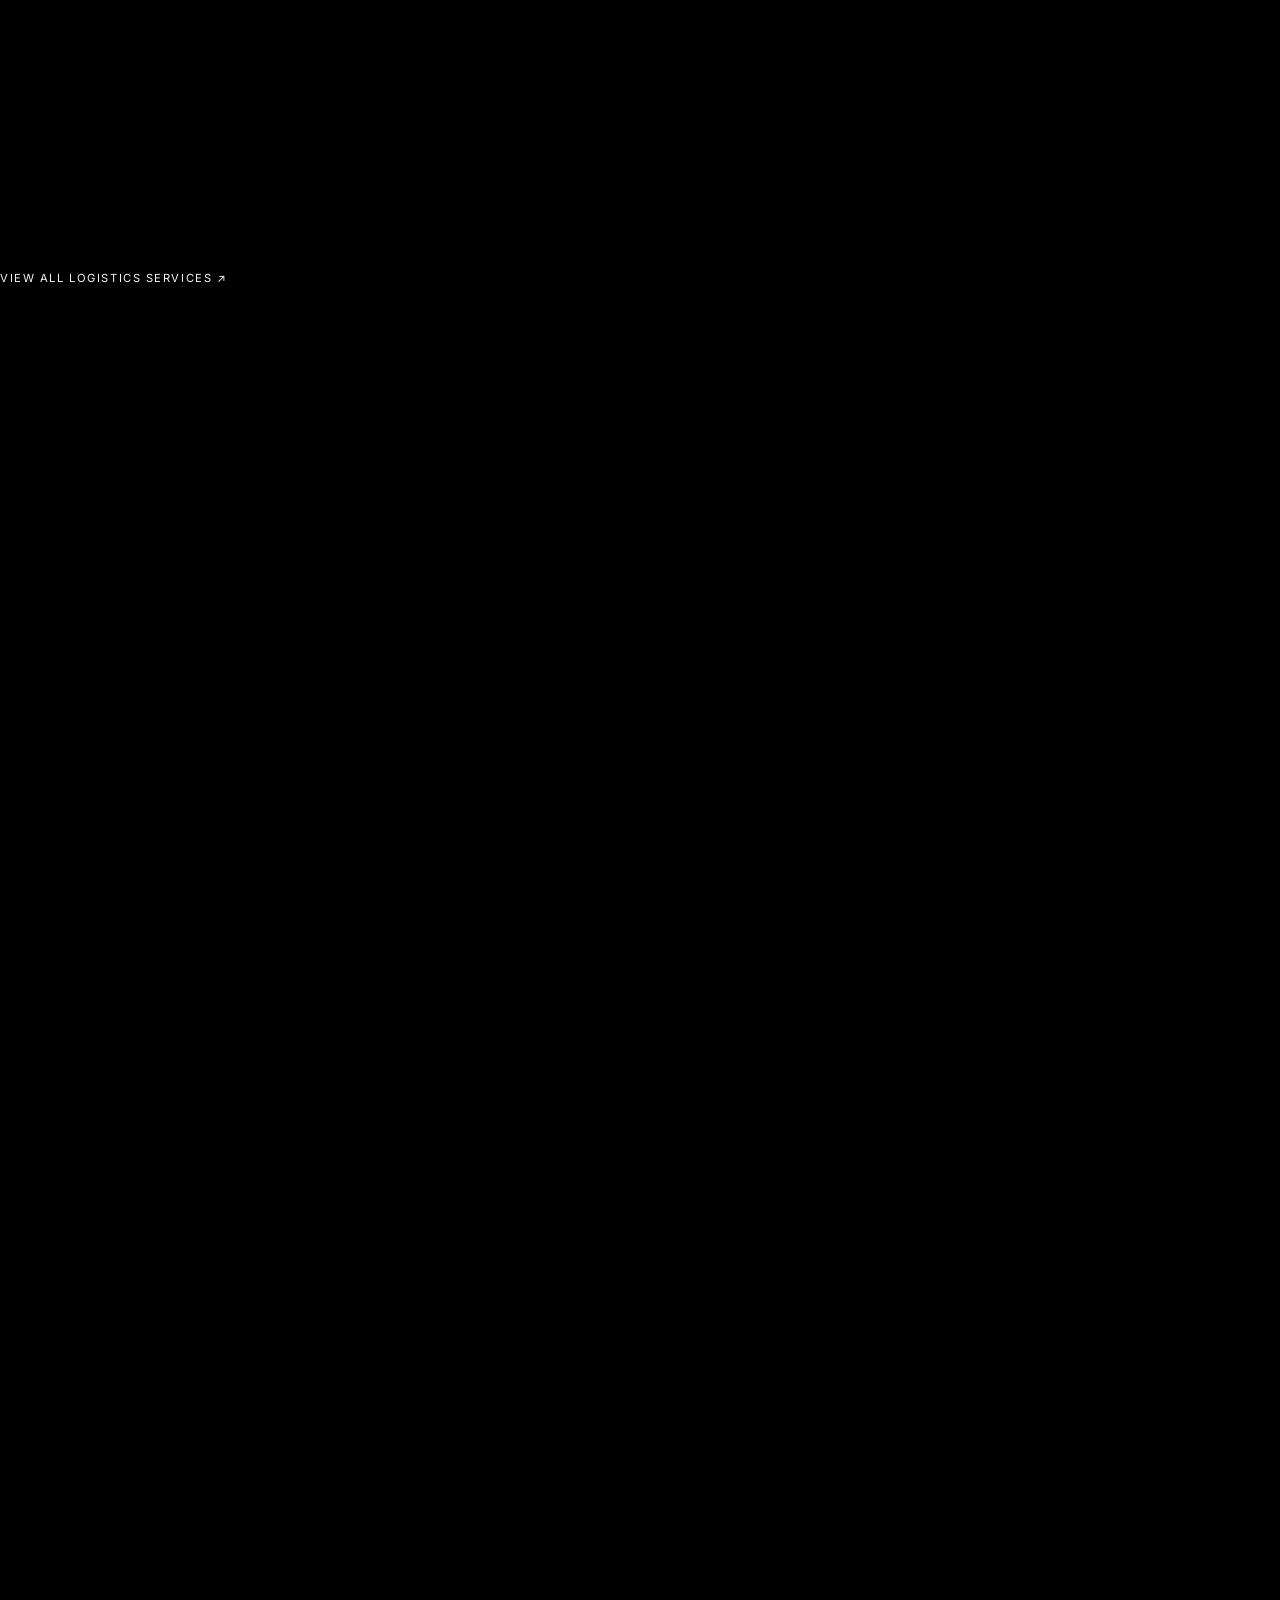
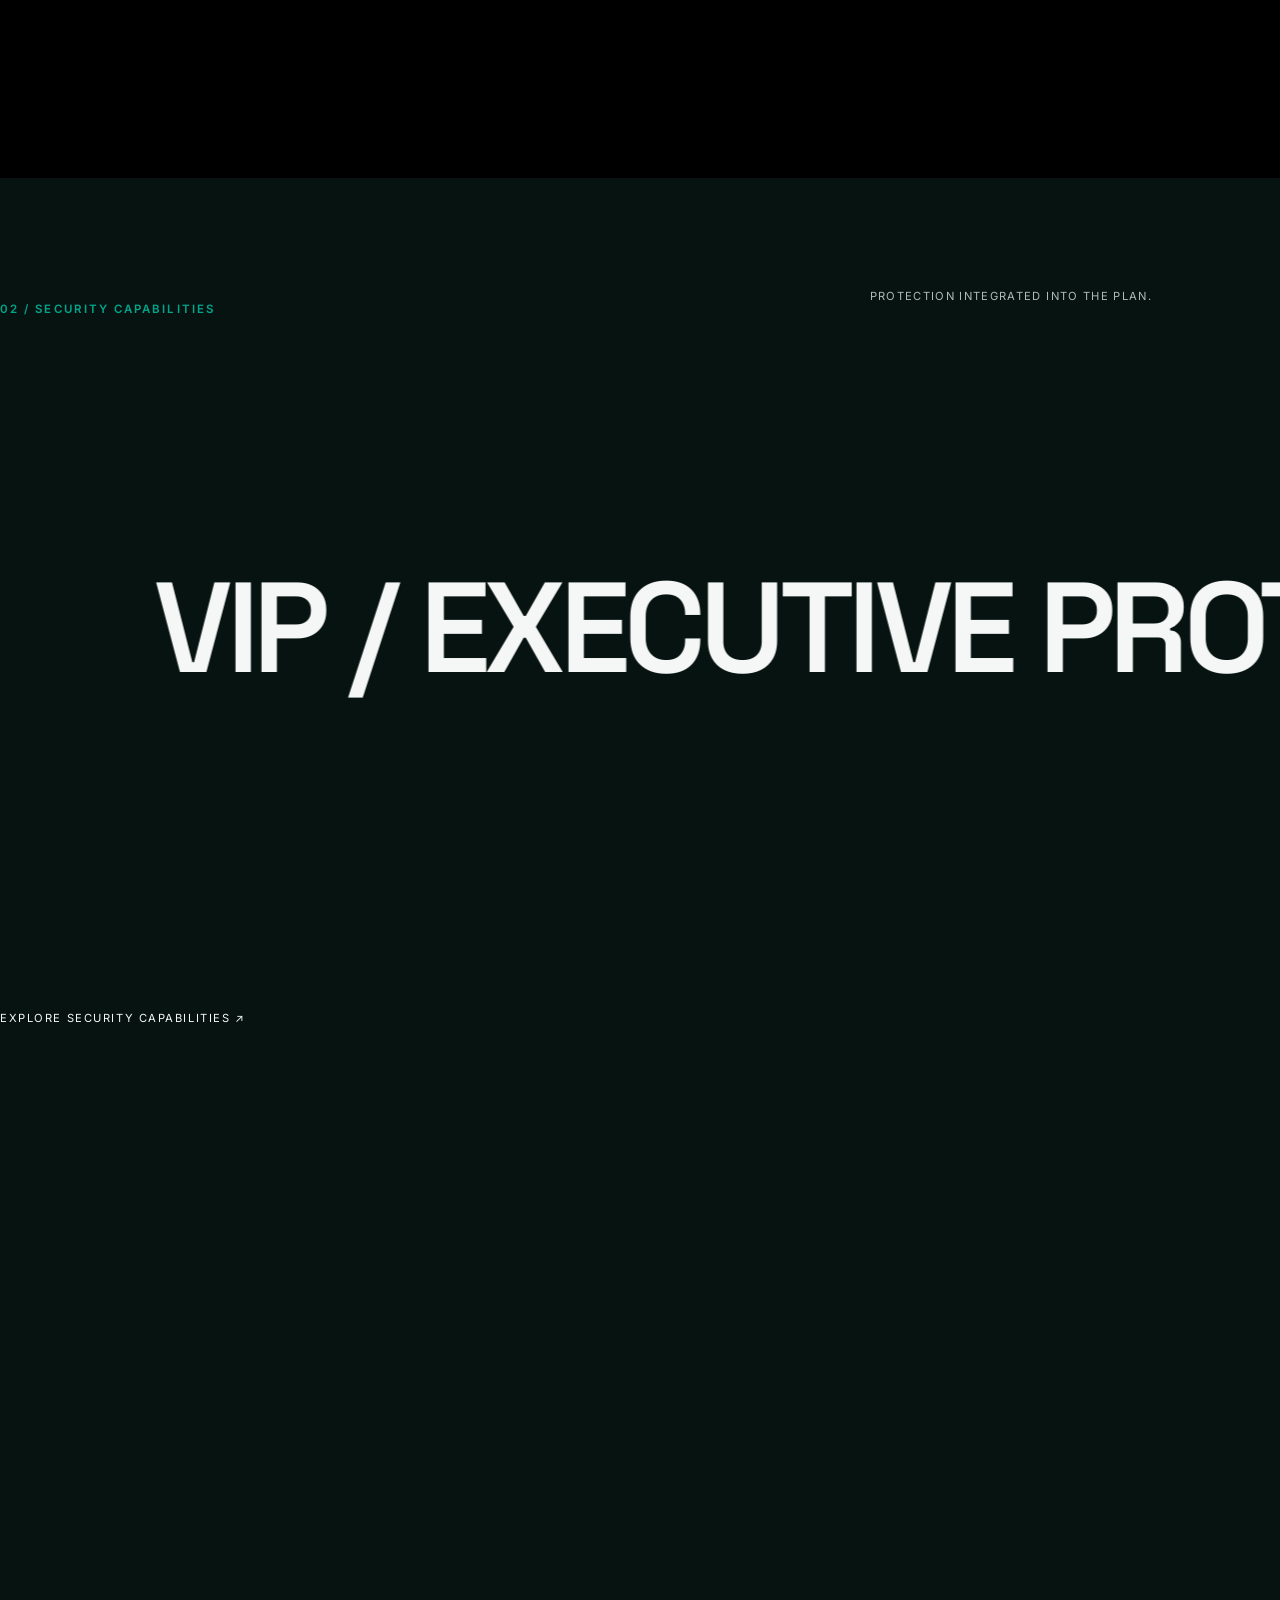
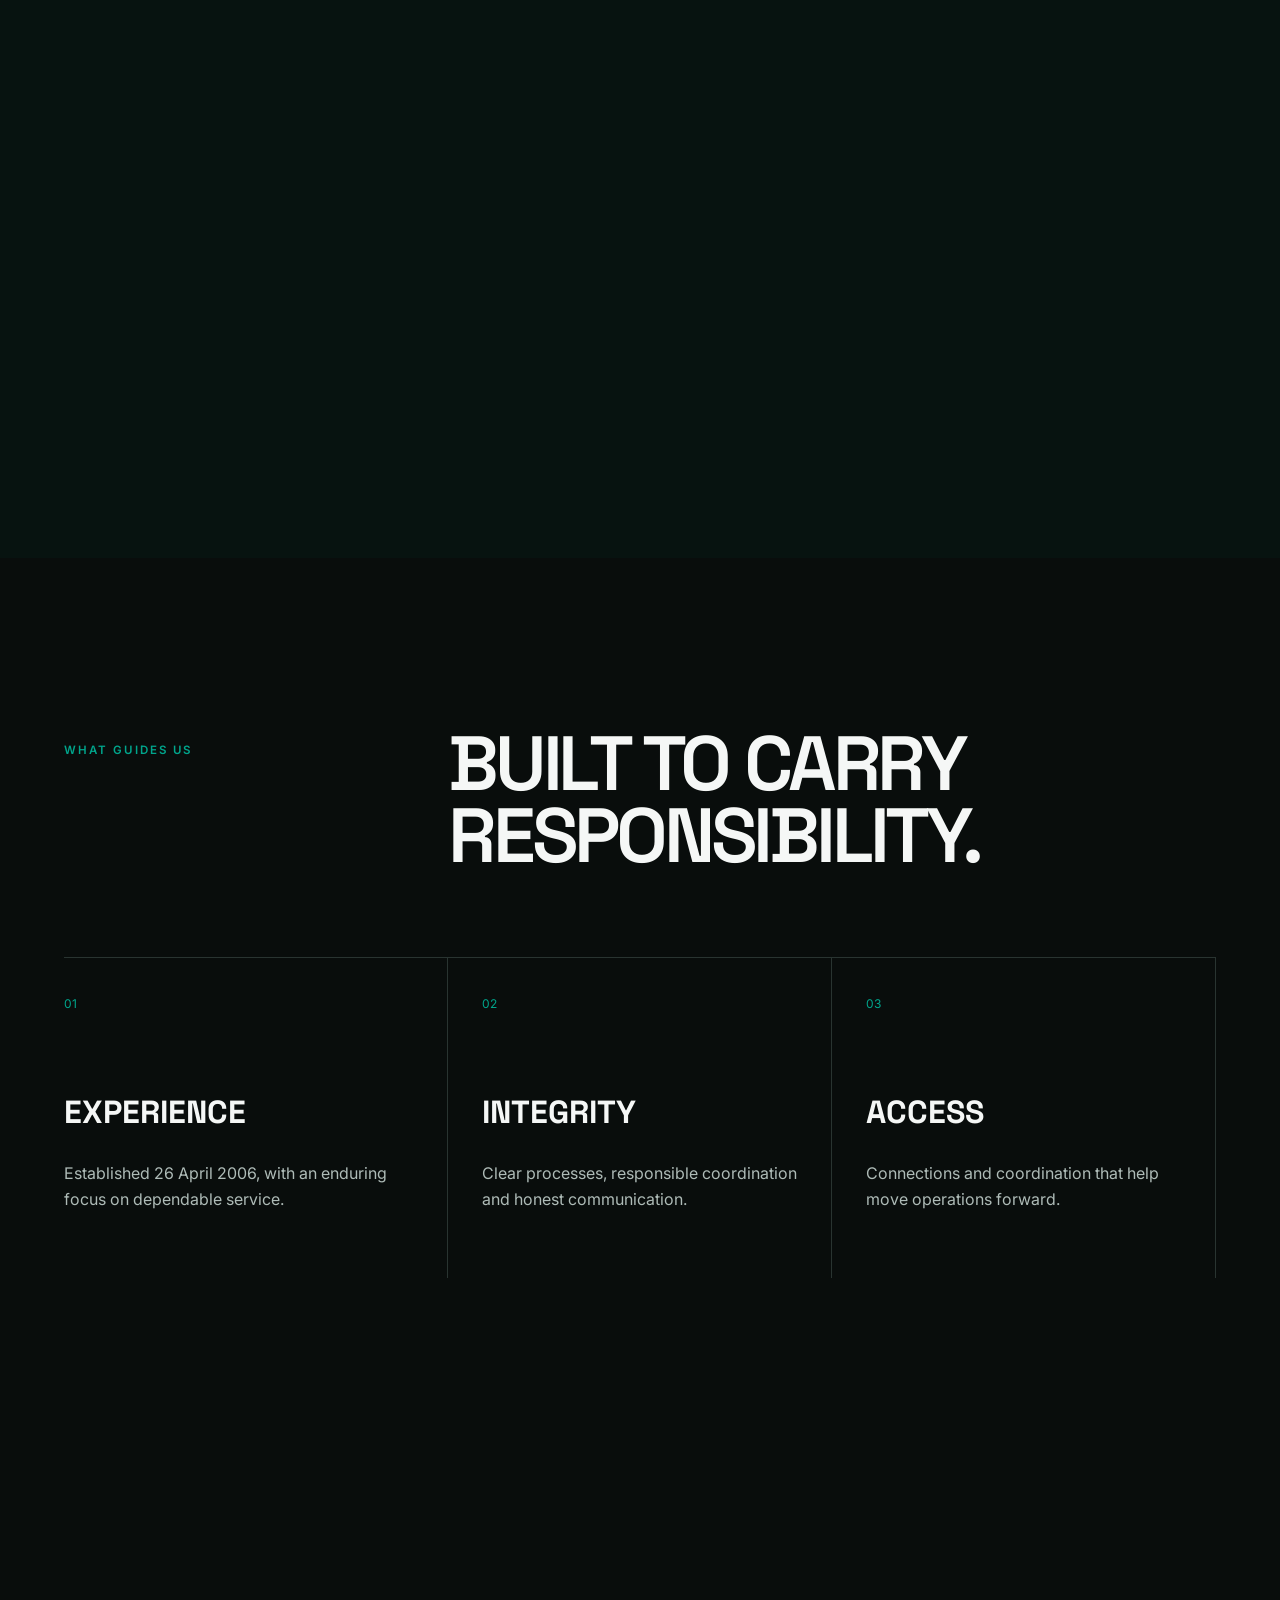
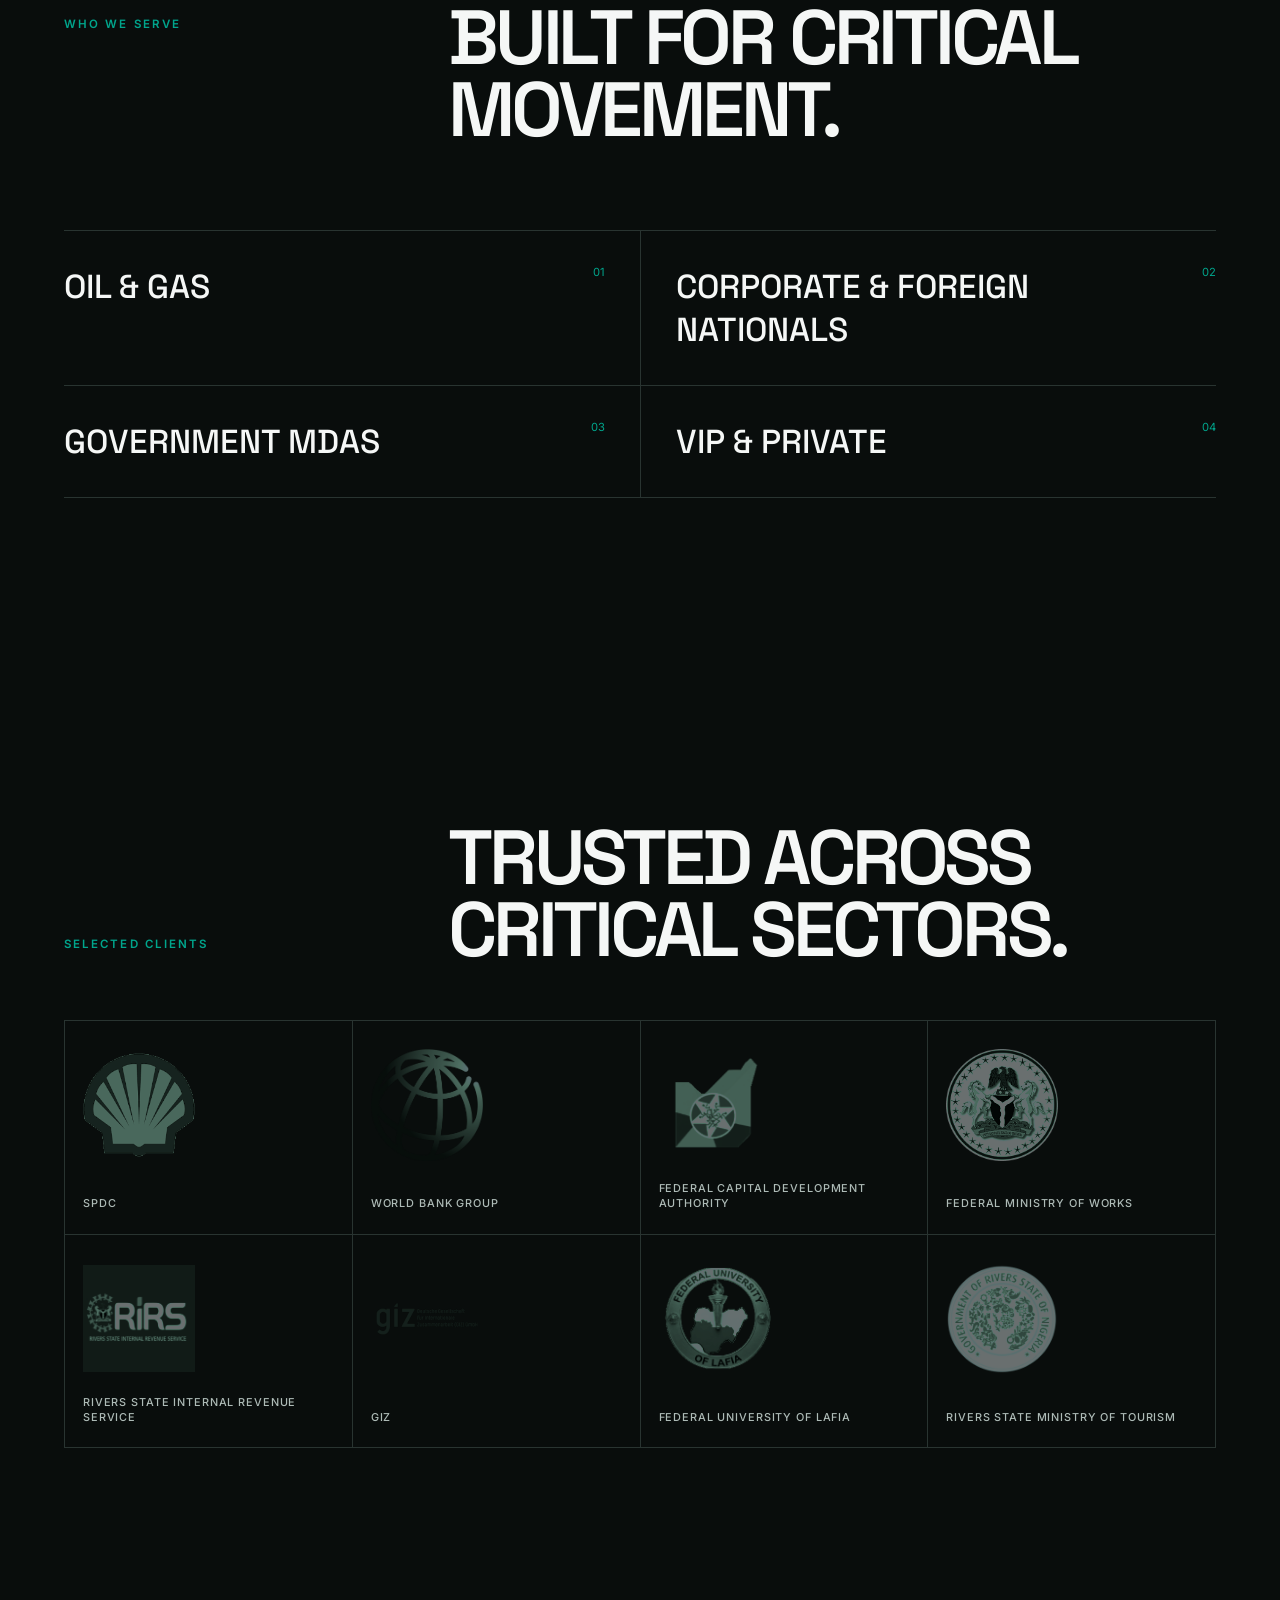
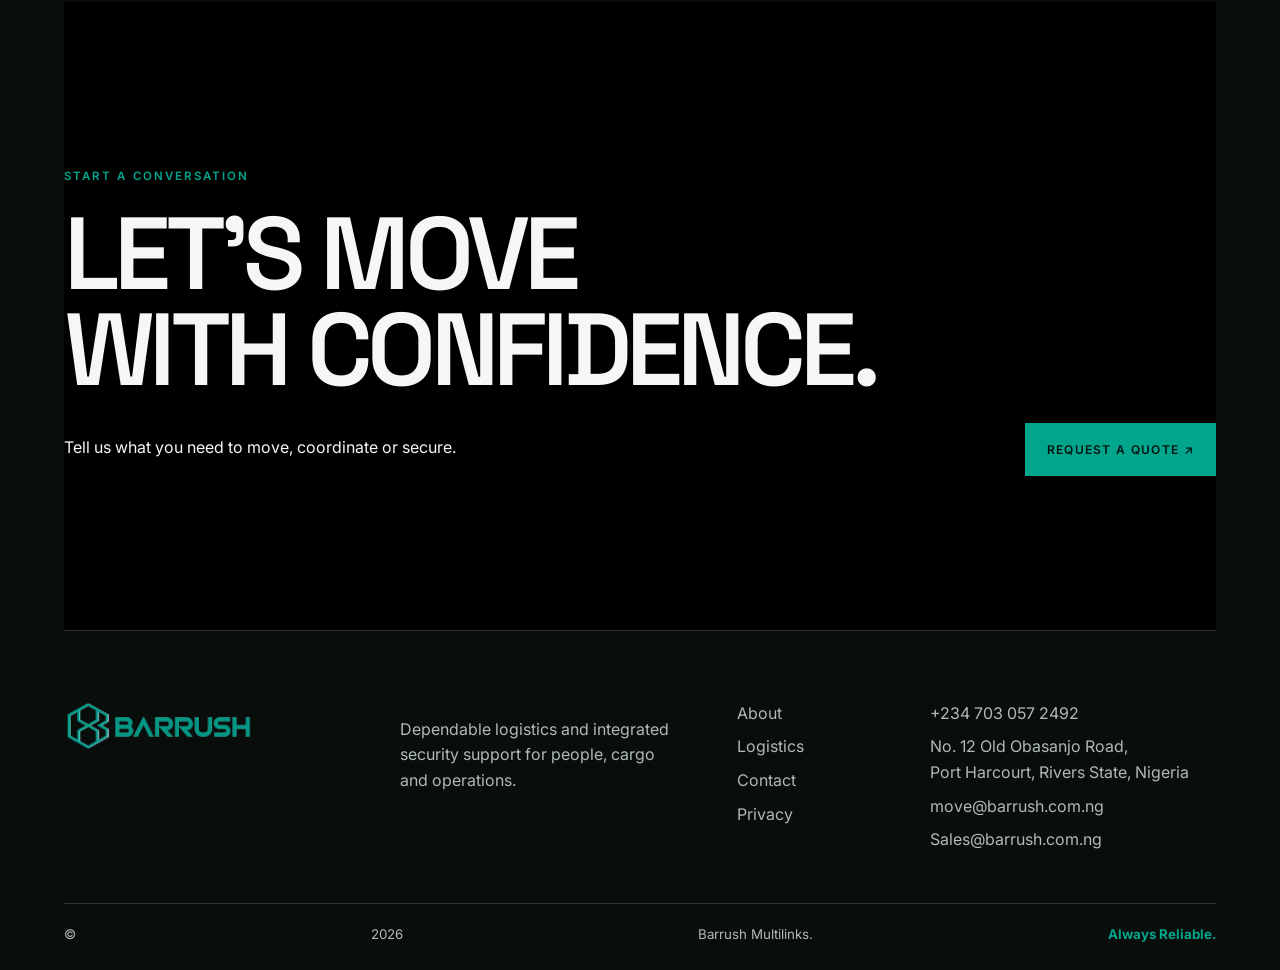
==== commit 94942adb: "arrangement" ====
--- a/index.html
+++ b/index.html
@@ -1,6 +1,6 @@
 <!doctype html><html lang="en"><head><meta charset="utf-8"><meta name="viewport" content="width=device-width,initial-scale=1"><meta name="description" content="Barrush Multilinks provides dependable logistics and integrated security support for people, cargo and operations."><meta name="theme-color" content="#090d0c"><title>Barrush Multilinks | Always Reliable</title><link rel="icon" href="assets/img/favicons/favicon.ico"><link rel="stylesheet" href="assets/css/site.css"><link rel="stylesheet" href="assets/css/scroll-route-fix.css"><script src="assets/js/site.js" defer></script></head><body class="home-page">
 <a class="skip" href="#main">Skip to content</a><header class="header" data-header><a class="brand" href="index.html"><img src="assets/img/barrush-logo.png" alt="Barrush"></a><nav><a class="active" href="index.html">Home</a><a href="about.html">About</a><a href="logistics.html">Logistics</a><a href="contact.html">Contact</a></nav><a class="quote" href="contact.html?intent=quote">Request a quote ↗</a><button class="menu-btn" data-menu-btn aria-label="Open menu" aria-expanded="false"><i></i><i></i></button></header><div class="mobile-menu" data-menu><nav><a href="index.html">Home</a><a href="about.html">About</a><a href="logistics.html">Logistics</a><a href="contact.html">Contact</a></nav><a class="button" href="contact.html?intent=quote">Request a quote ↗</a><a href="tel:+2347030572492">+234 703 057 2492</a></div>
-<main id="main"><section class="hero"><video autoplay muted loop playsinline preload="metadata" data-video><source src="assets/img/hero-video.mp4" type="video/mp4"></video><div class="hero-shade"></div><div class="shell hero-copy"><p class="eyebrow">Barrush Multilinks / Logistics + Security</p><h1>Always<br>Reliable<span>.</span></h1><p>Moving people and cargo with confidence.</p><div><a class="button" href="contact.html?intent=quote">Request a quote →</a><a class="link" href="logistics.html">Explore services ↗</a></div></div><span class="scroll">Scroll to explore</span><button class="pause" data-pause>Pause</button></section>
+<main id="main"><section class="hero"><video autoplay muted loop playsinline preload="metadata" data-video><source src="assets/img/hero-video.mp4" type="video/mp4"></video><div class="hero-shade"></div><div class="shell hero-copy"><p class="eyebrow">Barrush Multilinks / Logistics + Security</p><h1>Always<br>Reliable<span>.</span></h1><p>Moving people and cargo with confidence.</p><div><a class="button" href="contact.html?intent=quote">Request a quote →</a><a class="link" href="logistics.html">Explore services <span class="arrow-up" aria-hidden="true"></span></a></div></div></section>
 <section class="statement section shell reveal"><p class="side-label">What we do</p><div><h2>Movement is<br>responsibility.</h2><p>Every journey, every delivery, every person. Planned with care.</p></div></section>
 <section class="section shell"><div class="intro reveal"><p class="eyebrow">Our operational pillars</p><h2>One partner.<br>Two capabilities.</h2></div><div class="pillars"><a href="logistics.html"><span>01 / Logistics</span><div><h3>Move with confidence.</h3><b>Explore logistics ↗</b></div></a><a href="logistics.html#security"><span>02 / Security</span><div><h3>Protection around every movement.</h3><b>Explore security ↗</b></div></a></div></section>
 <section class="rail-section" data-rail-section><div class="rail-stage"><div class="shell rail-head"><p class="eyebrow">01 / Logistics capabilities</p><span>Transport. Coordination. Delivery.</span></div><div class="rail" data-rail><a href="logistics.html#vip-transport">VIP / Executive Transportation</a><a href="logistics.html#fleet-management">Fleet Management</a><a href="logistics.html#personnel-transport">Personnel Transportation</a><a href="logistics.html#cargo-transport">Goods and Cargo Transportation</a><a href="logistics.html#vehicle-rentals">Vehicle Rentals</a><a href="logistics.html#project-logistics">Project Logistics</a><a href="logistics.html#procurement">Procurement / Supply Chain</a><a href="logistics.html#haulage">Haulage / Trucking</a></div><a class="rail-link shell" href="logistics.html">View all logistics services ↗</a></div></section>
--- a/assets/css/site.css
+++ b/assets/css/site.css
@@ -1,6 +1,7 @@
 @import url('nav.css');
 @import url('clients.css');
 @import url('service-icons.css');
+@import url('hero-controls.css');
 @import url('https://fonts.googleapis.com/css2?family=Inter:wght@400;500;600&family=Space+Grotesk:wght@500;600;700&display=swap');
 :root{--black:#000;--dark:#090d0c;--panel:#111918;--green:#00a58c;--white:#f5f7f6;--muted:#aebbb7;--line:#293431;--pad:clamp(20px,5vw,88px)}*{box-sizing:border-box}html{scroll-behavior:smooth}body{margin:0;background:var(--dark);color:var(--white);font-family:Inter,Arial,sans-serif;line-height:1.6}body.menu-open{overflow:hidden}a{color:inherit;text-decoration:none}img,video{display:block;max-width:100%}.shell{width:min(1520px,calc(100% - var(--pad)*2));margin-inline:auto}.skip{position:fixed;z-index:200;top:-80px;left:20px;background:var(--green);padding:12px;color:#001b17}.skip:focus{top:10px}.header{position:fixed;z-index:100;inset:0 0 auto;height:82px;padding:0 var(--pad);display:grid;grid-template-columns:1fr auto 1fr;align-items:center;border-bottom:1px solid transparent;transition:.25s;background:linear-gradient(#000b,transparent)}.header.solid{background:#090d0cf5;border-color:var(--line)}.brand img{width:168px}.header nav{display:flex;gap:36px;font-size:.75rem;text-transform:uppercase;letter-spacing:.12em}.header nav a{color:var(--muted)}.header nav a:hover,.header nav .active{color:#fff}.quote{justify-self:end;text-transform:uppercase;font-size:.72rem;letter-spacing:.13em}.quote:hover{color:var(--green)}.menu-btn{display:none;background:none;border:0;width:46px;height:46px}.menu-btn i{display:block;width:24px;height:1px;background:white;margin:7px}.mobile-menu{display:none}.hero{min-height:100svh;position:relative;overflow:hidden;background:#000}.hero video{position:absolute;width:100%;height:100%;object-fit:cover}.hero-shade{position:absolute;inset:0;background:linear-gradient(90deg,#000 4%,#000d 34%,#0003 70%),linear-gradient(0deg,#000b,transparent 50%,#0006)}.hero-copy{position:relative;z-index:2;padding-top:clamp(210px,32vh,330px)}.eyebrow{font-size:.72rem;text-transform:uppercase;letter-spacing:.18em;color:var(--green);font-weight:600}.hero h1,.page-hero h1{font:700 clamp(4.2rem,9vw,9.2rem)/.86 'Space Grotesk',sans-serif;letter-spacing:-.065em;text-transform:uppercase;margin:.25em 0}.hero h1 span{color:var(--green)}.hero-copy>p:not(.eyebrow){font-size:clamp(1.1rem,1.6vw,1.4rem);color:#d3dad7}.hero-copy>div{display:flex;gap:28px;align-items:center;margin-top:34px}.button{display:inline-block;background:var(--green);color:#001612;padding:16px 21px;text-transform:uppercase;font-size:.75rem;font-weight:600;letter-spacing:.11em;border:1px solid var(--green);cursor:pointer}.button:hover{background:#16bda4}.link{font-size:.75rem;text-transform:uppercase;letter-spacing:.12em}.scroll{position:absolute;z-index:2;left:var(--pad);bottom:28px;text-transform:uppercase;font-size:.62rem;letter-spacing:.18em}.pause{position:absolute;z-index:3;right:var(--pad);bottom:22px;background:#0008;color:white;border:1px solid #ffffff55;padding:9px 13px}.section{padding-block:clamp(90px,12vw,180px)}h2{font:600 clamp(3rem,6vw,6.5rem)/.94 'Space Grotesk';letter-spacing:-.055em;text-transform:uppercase;margin:.2em 0}h3{font-family:'Space Grotesk';line-height:1.05}.statement{display:grid;grid-template-columns:1fr 4fr}.side-label{writing-mode:vertical-rl;color:var(--green);text-transform:uppercase;letter-spacing:.2em;font-size:.7rem;padding-left:0}.statement>div p,.intro>p:last-child{font-size:1.2rem;color:var(--muted);max-width:560px}.intro{display:grid;grid-template-columns:1fr 2fr;align-items:start;margin-bottom:70px}.intro .eyebrow{padding-top:18px}.pillars{display:grid;grid-template-columns:3fr 2fr;min-height:650px;gap:4px}.pillars>a{position:relative;display:flex;flex-direction:column;justify-content:space-between;padding:34px;overflow:hidden;background-position:center;background-size:cover}.pillars>a:before{content:"";position:absolute;inset:0;background:linear-gradient(#0004,#000d)}.pillars>a>*{position:relative;z-index:1}.pillars>a:first-child{background-image:url('../img/stock/port-crane.jpg')}.pillars>a:last-child{background-image:url('../img/stock/security-control-room.jpg')}.pillars h3{font-size:clamp(2rem,4vw,4.2rem);max-width:700px;margin:0 0 20px;text-transform:uppercase}.pillars span,.pillars b{font-size:.72rem;text-transform:uppercase;letter-spacing:.14em}.rail-section{height:260svh;background:#000}.security-rail{height:220svh;background:#071310}.rail-stage{position:sticky;top:0;height:100svh;overflow:hidden;display:flex;flex-direction:column;justify-content:center}.rail-head{position:absolute;top:110px;display:flex;justify-content:space-between;color:var(--muted);font-size:.7rem;text-transform:uppercase;letter-spacing:.12em}.rail{display:flex;gap:10vw;white-space:nowrap;will-change:transform}.rail a{font:600 clamp(4rem,10vw,11rem)/1 'Space Grotesk';text-transform:uppercase;letter-spacing:-.05em}.rail a:hover{color:var(--green)}.rail-link{position:absolute;bottom:50px;text-transform:uppercase;font-size:.7rem;letter-spacing:.14em}.principles{display:grid;grid-template-columns:repeat(3,1fr);border-top:1px solid var(--line)}.principles article{padding:32px 34px 0 0;border-right:1px solid var(--line);min-height:320px}.principles article+article{padding-left:34px}.principles span,.services>article>span,.security-grid article>span{color:var(--green);font-size:.75rem}.principles h3{font-size:2rem;text-transform:uppercase;margin-top:80px}.principles p{color:var(--muted);max-width:330px}.sectors{display:grid;grid-template-columns:repeat(2,1fr);border-top:1px solid var(--line)}.sectors span{display:flex;justify-content:space-between;padding:34px 0;border-bottom:1px solid var(--line);font:500 clamp(1.3rem,2.6vw,2.8rem) 'Space Grotesk';text-transform:uppercase}.sectors span:nth-child(odd){padding-right:35px}.sectors span:nth-child(even){padding-left:35px;border-left:1px solid var(--line)}.sectors i{color:var(--green);font:normal .7rem Inter}.final{background:#000}.final h2{font-size:clamp(4rem,8vw,9rem)}.final>div{display:flex;justify-content:space-between;align-items:end}.footer{border-top:1px solid var(--line);padding-block:70px 25px;display:grid;grid-template-columns:2fr 2fr 1fr 2fr;gap:50px;color:var(--muted)}.footer img{width:190px}.footer>div,.footer address{display:flex;flex-direction:column;gap:8px;font-style:normal}.footer small{grid-column:1/-1;border-top:1px solid var(--line);padding-top:20px;display:flex;justify-content:space-between}.footer small b{color:var(--green)}
 .home-page{position:relative}.scroll-route{position:absolute;inset:0 auto auto 0;width:100%;overflow:visible;pointer-events:none;z-index:6}.scroll-route__path{fill:none;stroke:var(--green);stroke-width:2;stroke-linejoin:miter;stroke-linecap:butt;vector-effect:non-scaling-stroke}.scroll-route__head{fill:var(--green);stroke:none;transform-box:fill-box;transform-origin:center}.home-page main>section:not(.hero),.home-page .footer{isolation:isolate}.home-page main>section:not(.hero)>*,.home-page .footer>*{position:relative;z-index:7}
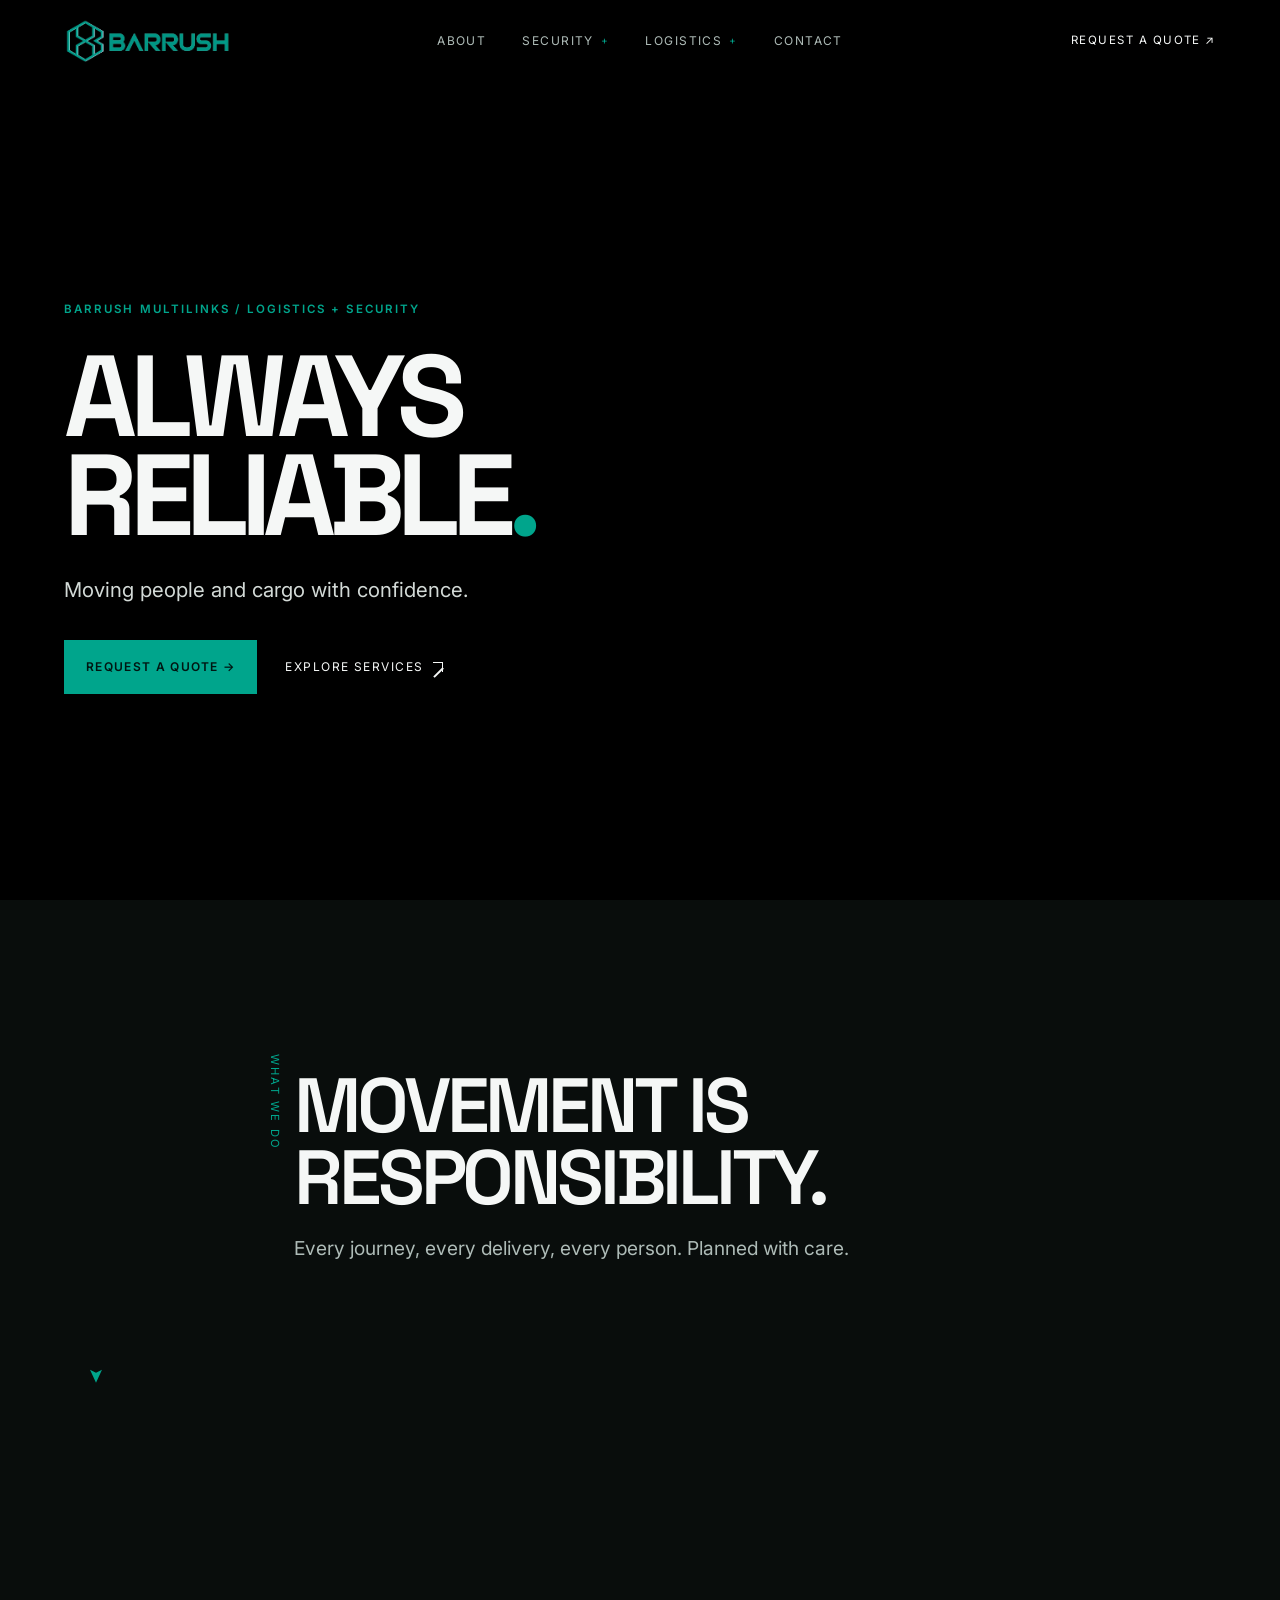
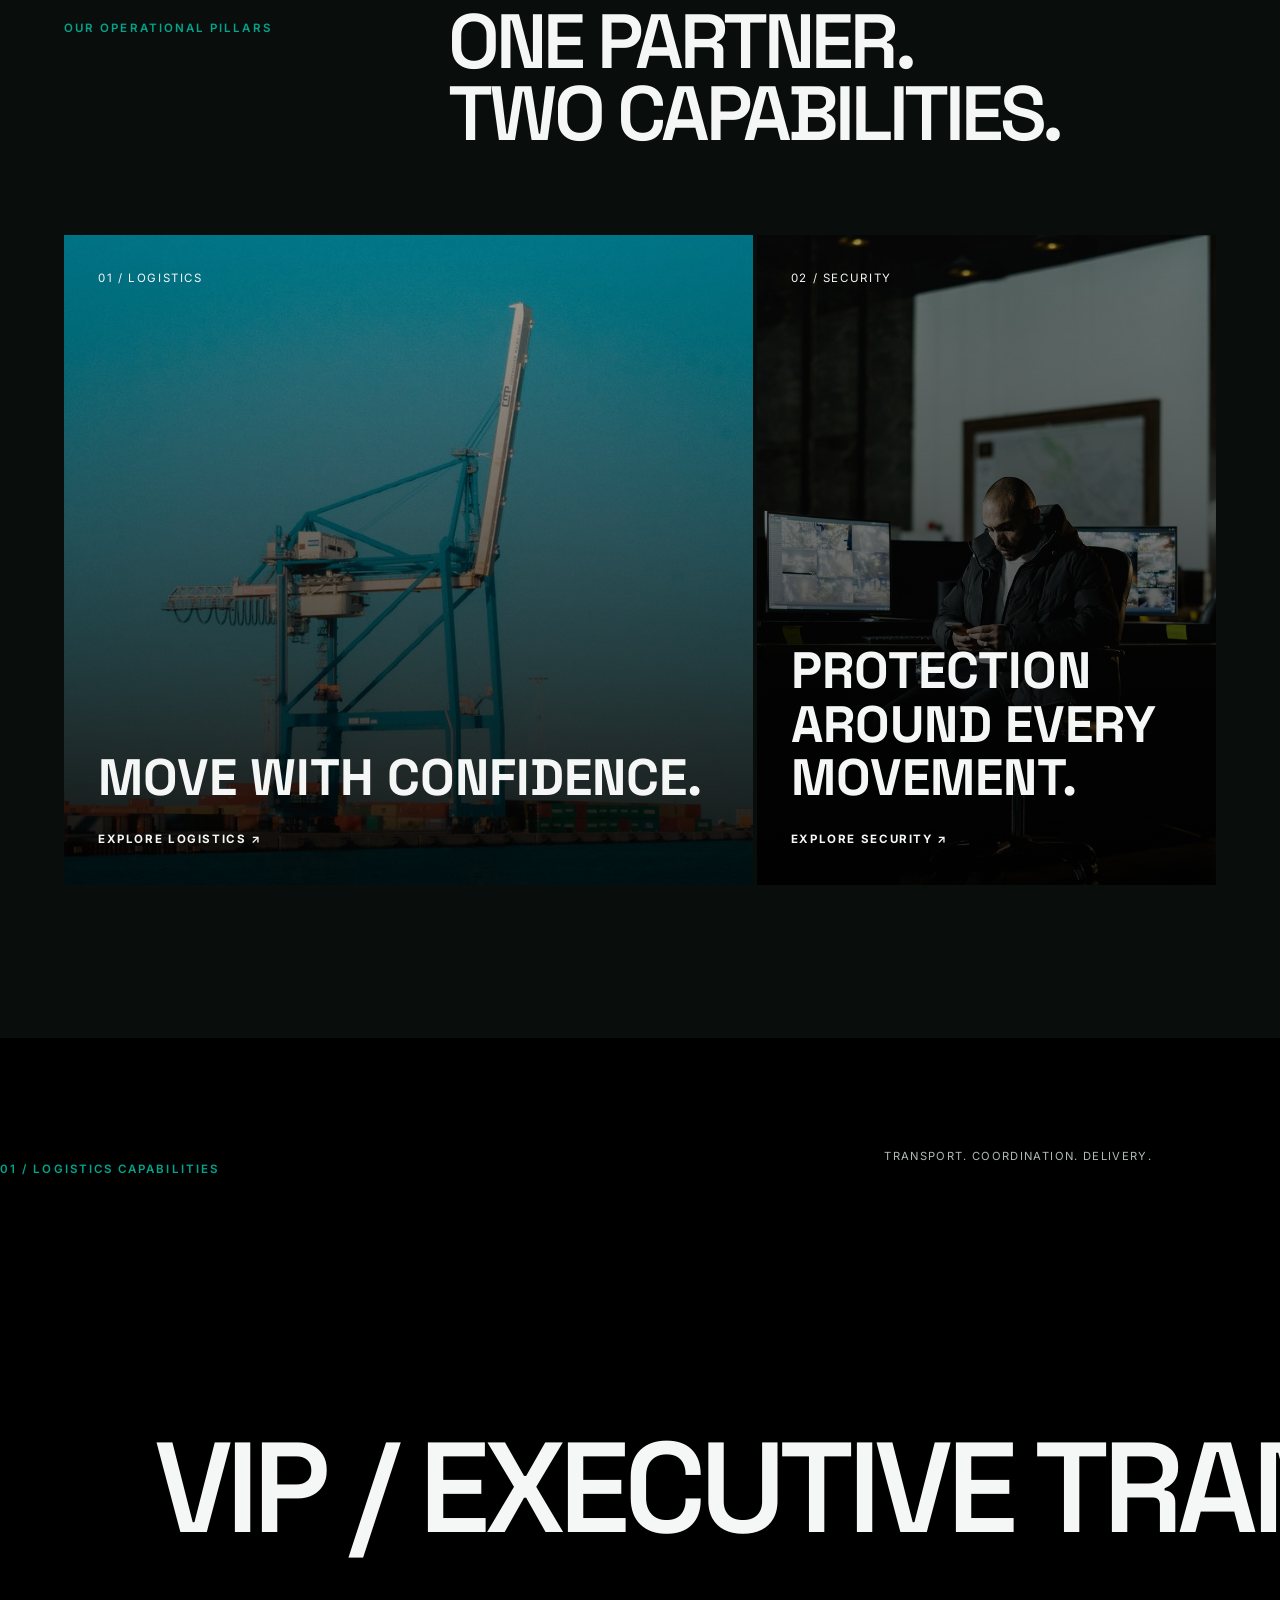
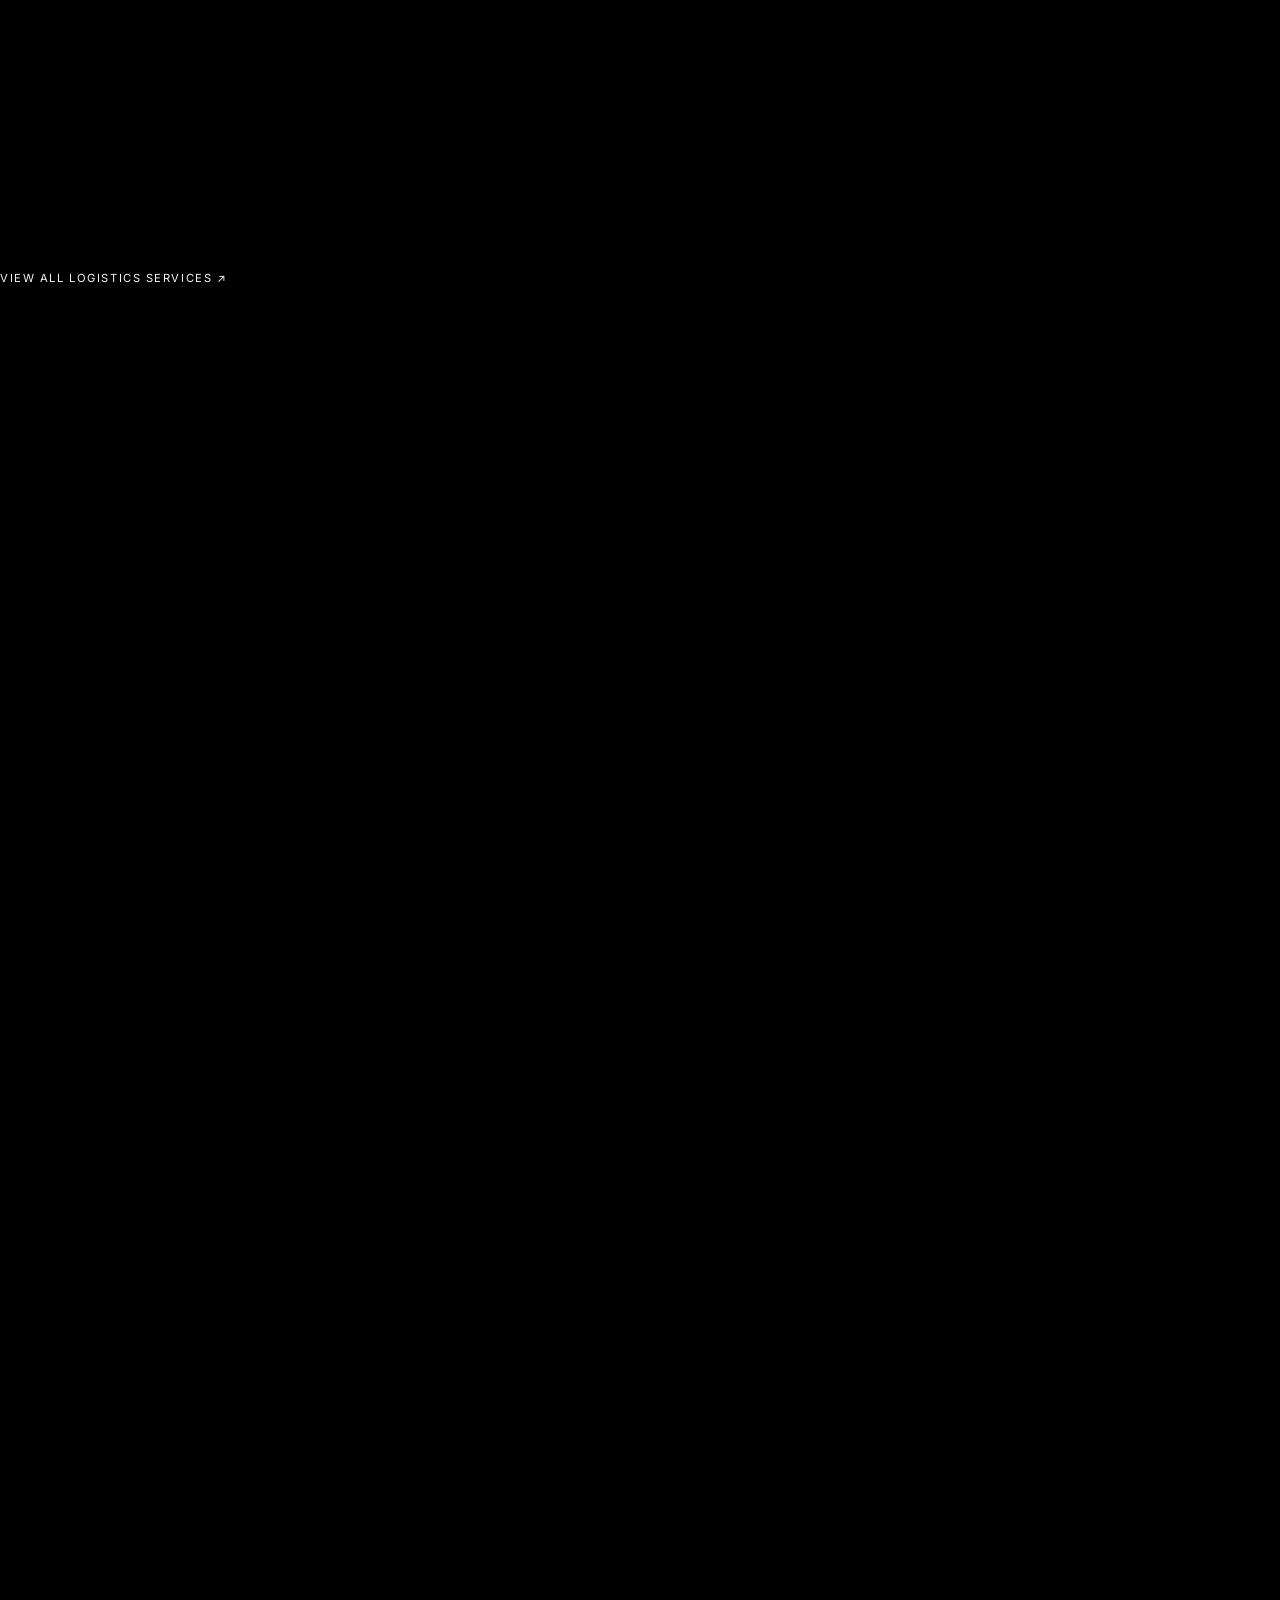
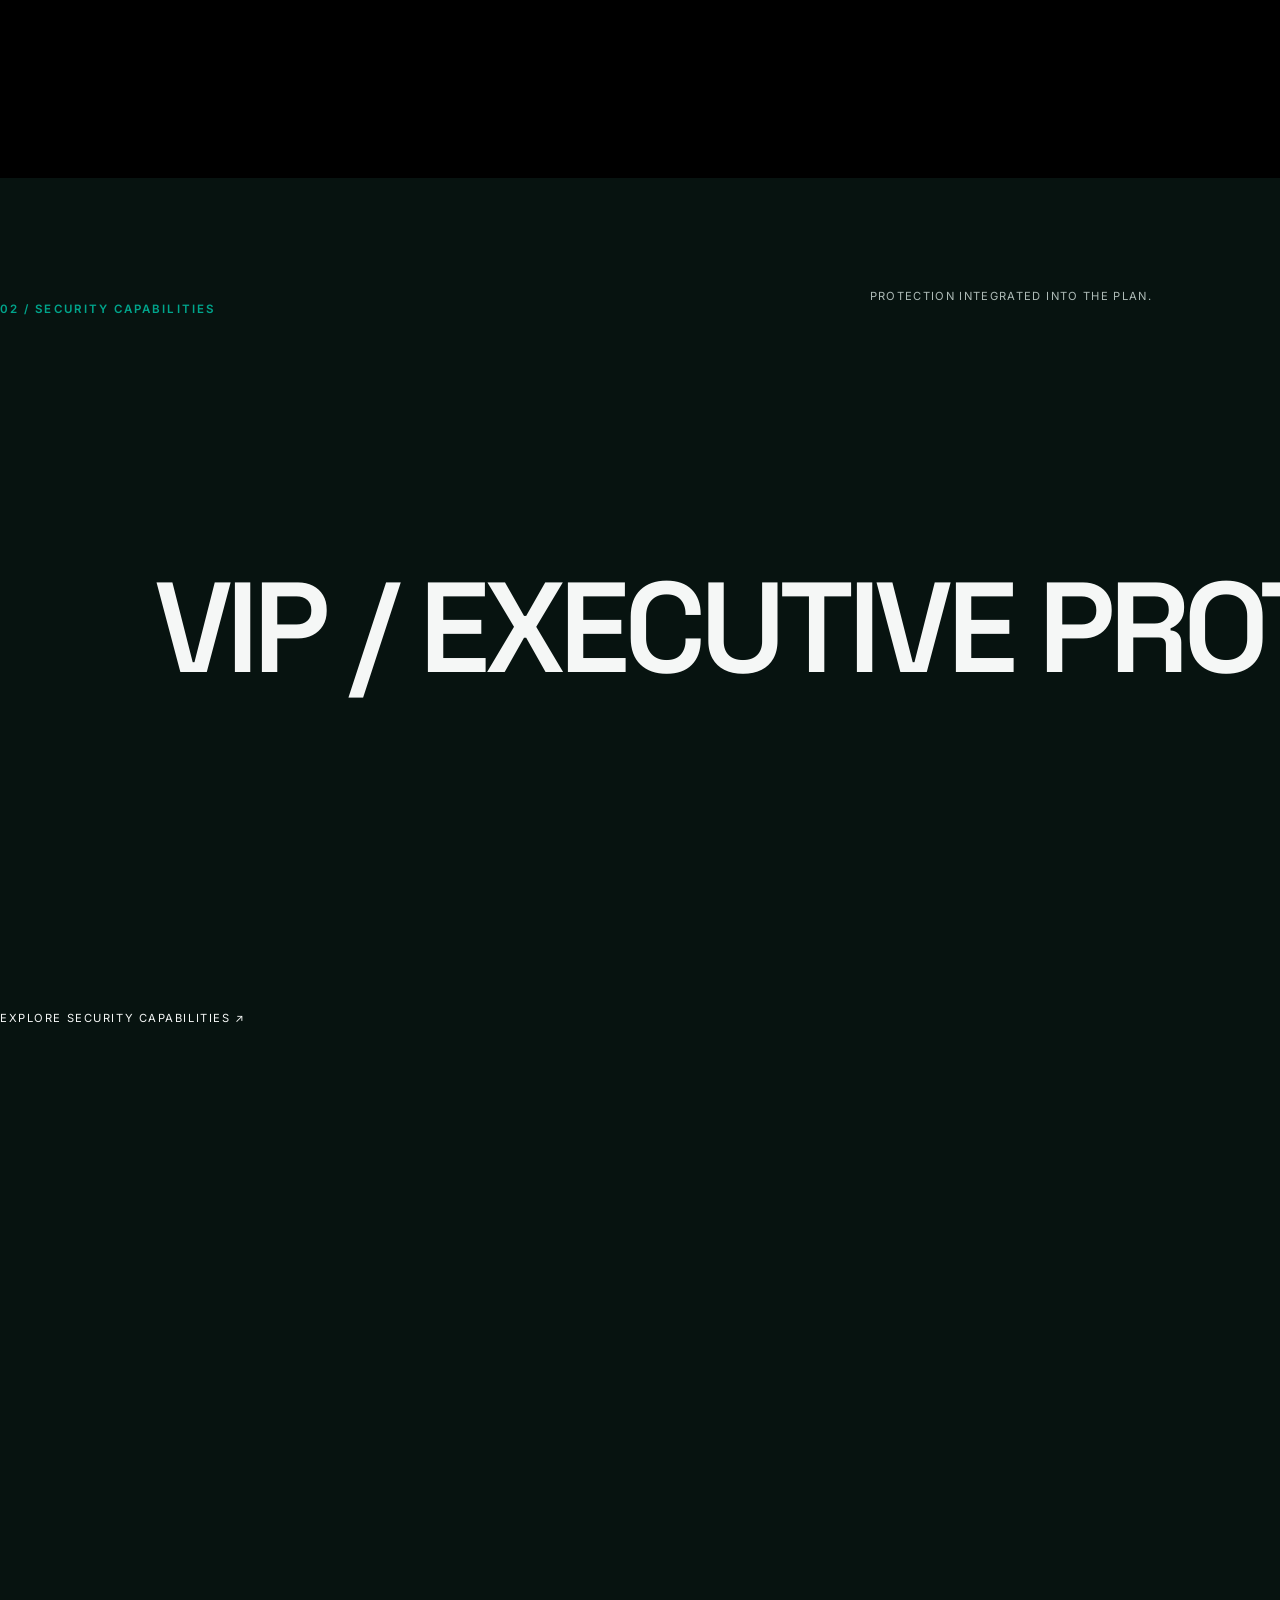
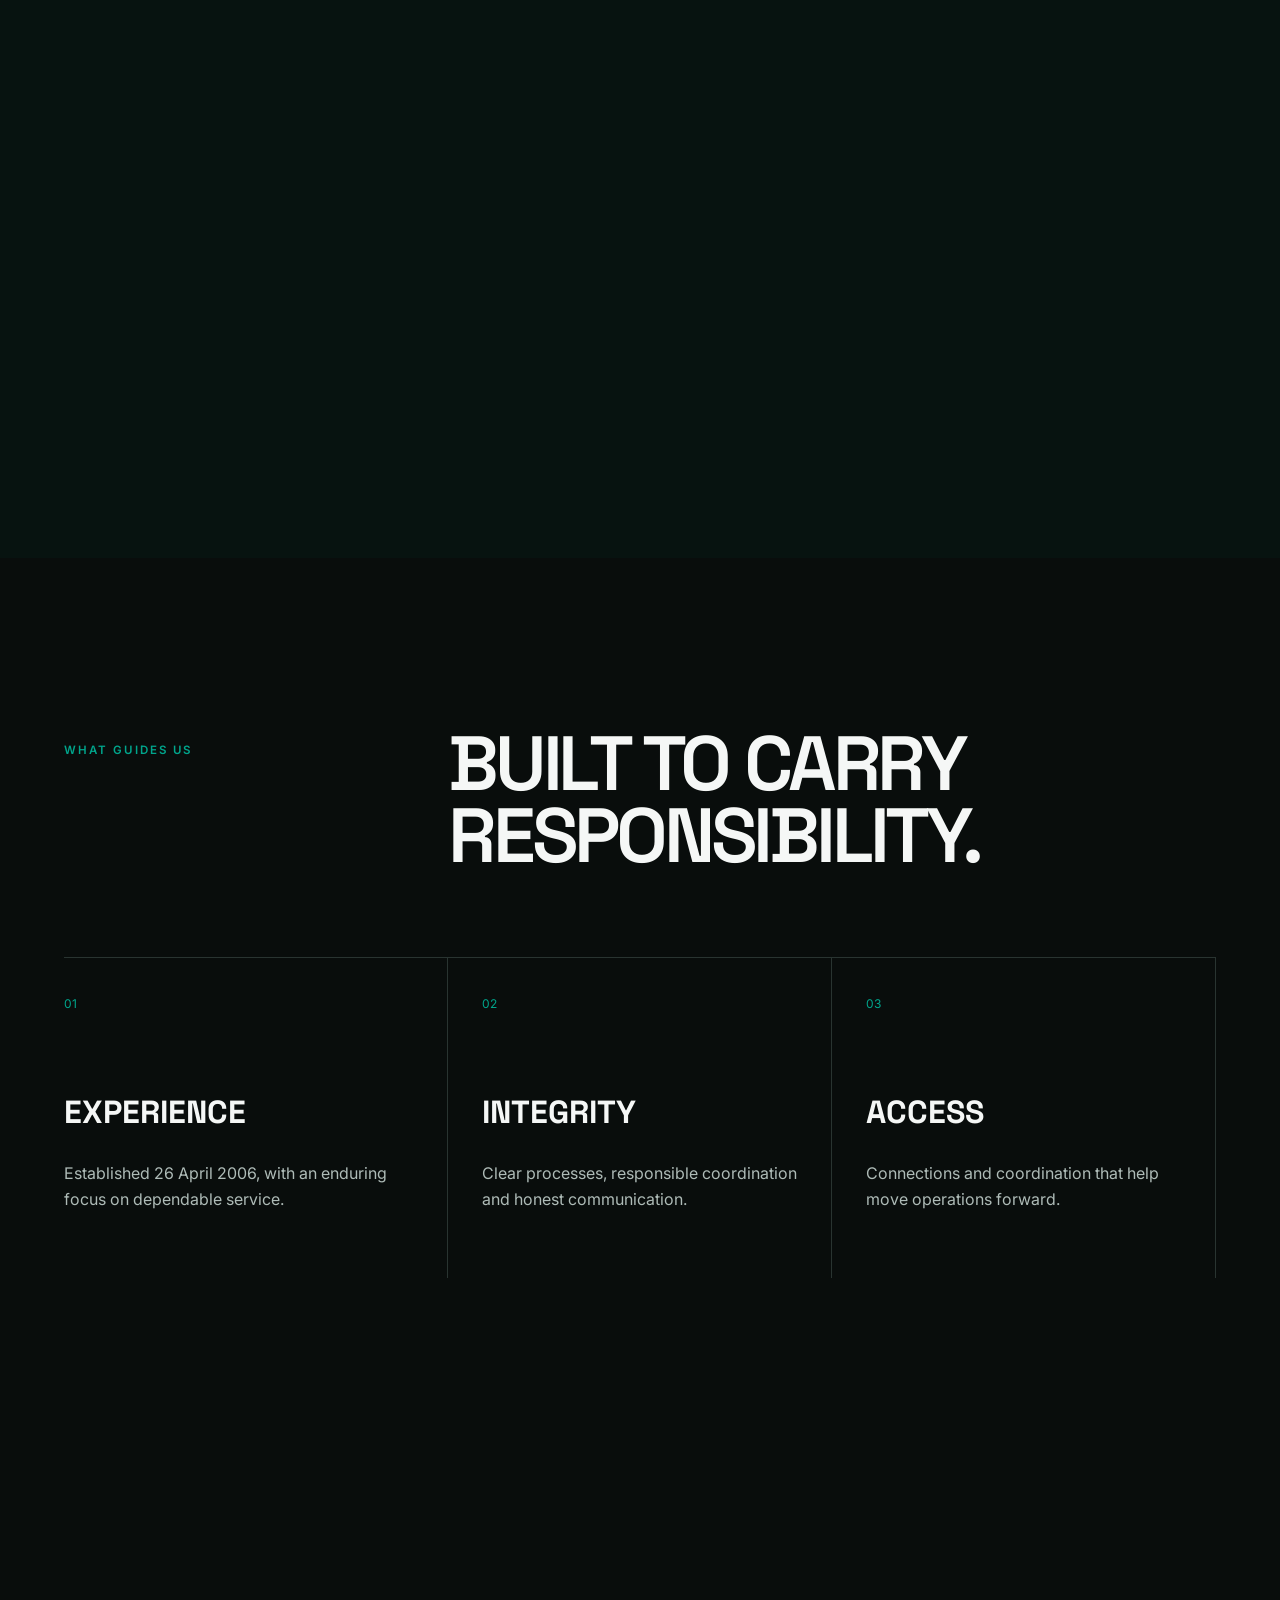
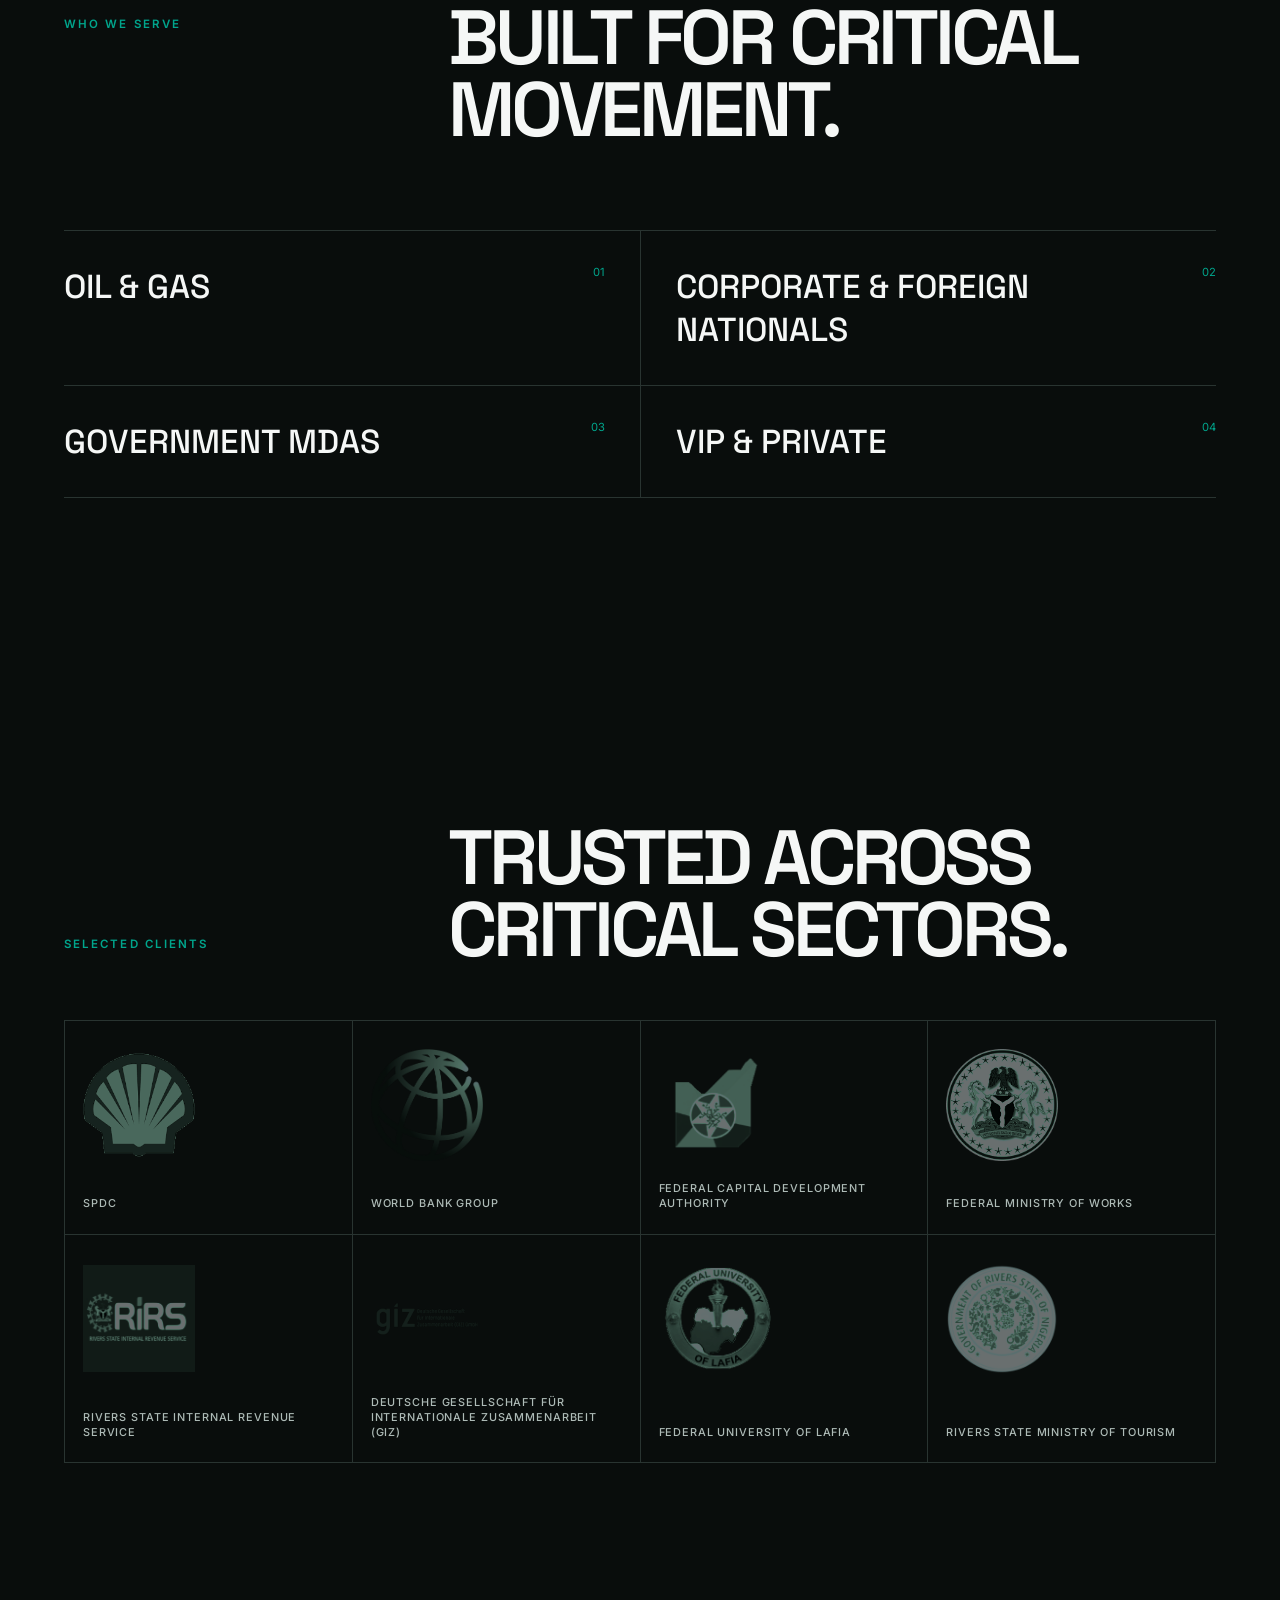
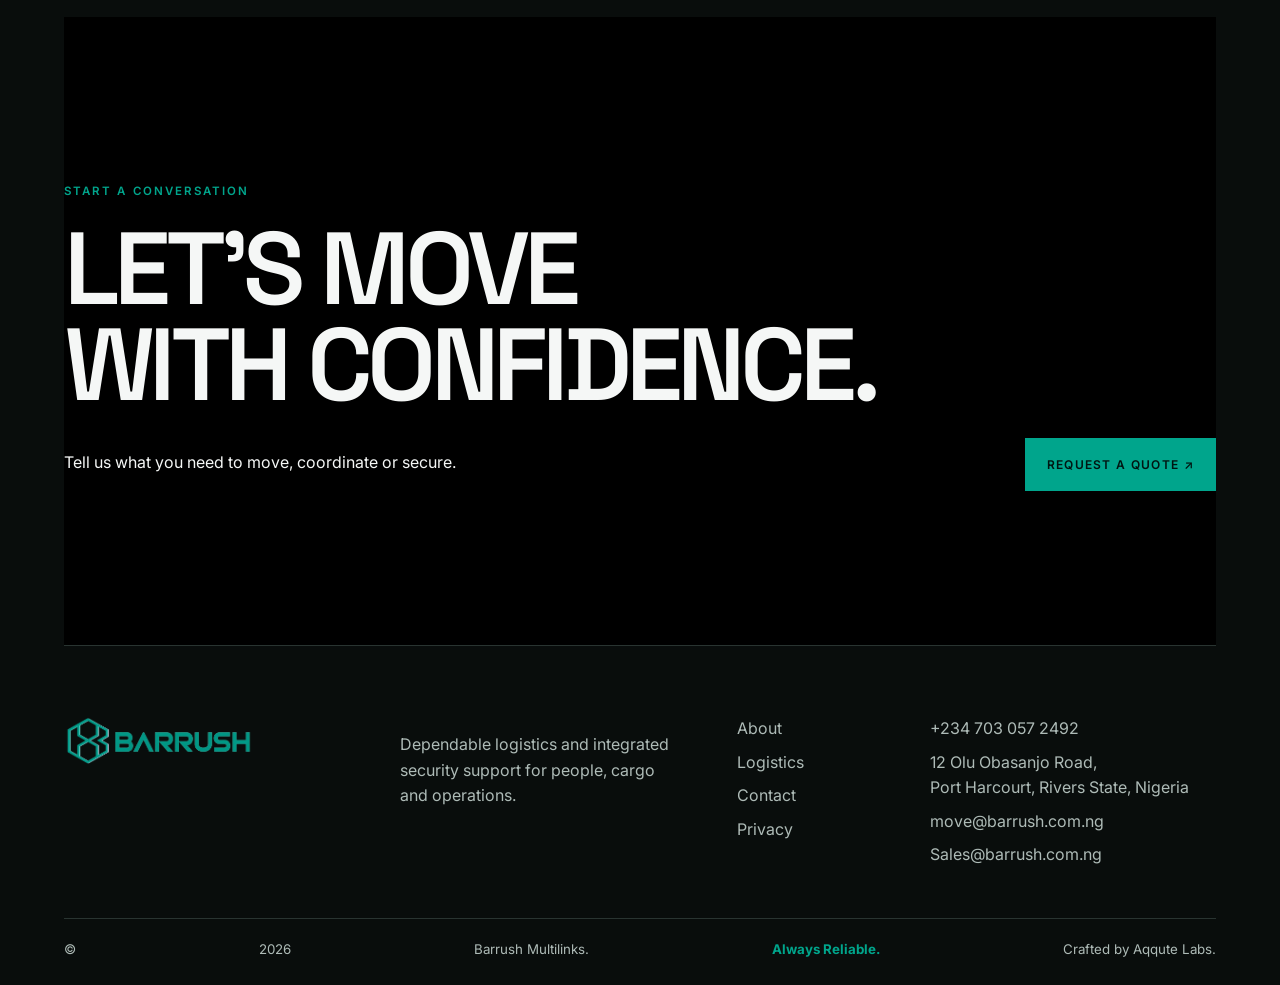
==== commit 7d93de1e: "small fixes" ====
--- a/index.html
+++ b/index.html
@@ -1,5 +1,5 @@
 <!doctype html><html lang="en"><head><meta charset="utf-8"><meta name="viewport" content="width=device-width,initial-scale=1"><meta name="description" content="Barrush Multilinks provides dependable logistics and integrated security support for people, cargo and operations."><meta name="theme-color" content="#090d0c"><title>Barrush Multilinks | Always Reliable</title><link rel="icon" href="assets/img/favicons/favicon.ico"><link rel="stylesheet" href="assets/css/site.css"><link rel="stylesheet" href="assets/css/scroll-route-fix.css"><script src="assets/js/site.js" defer></script></head><body class="home-page">
-<a class="skip" href="#main">Skip to content</a><header class="header" data-header><a class="brand" href="index.html"><img src="assets/img/barrush-logo.png" alt="Barrush"></a><nav><a class="active" href="index.html">Home</a><a href="about.html">About</a><a href="logistics.html">Logistics</a><a href="contact.html">Contact</a></nav><a class="quote" href="contact.html?intent=quote">Request a quote ↗</a><button class="menu-btn" data-menu-btn aria-label="Open menu" aria-expanded="false"><i></i><i></i></button></header><div class="mobile-menu" data-menu><nav><a href="index.html">Home</a><a href="about.html">About</a><a href="logistics.html">Logistics</a><a href="contact.html">Contact</a></nav><a class="button" href="contact.html?intent=quote">Request a quote ↗</a><a href="tel:+2347030572492">+234 703 057 2492</a></div>
+<a class="skip" href="#main">Skip to content</a><header class="header" data-header><a class="brand" href="index.html"><img src="assets/img/barrush-logo.png" alt="Barrush"></a><nav><a class="active" href="index.html">Home</a><a href="about.html">About</a><a href="logistics.html">Logistics</a><a href="contact.html">Contact</a></nav><a class="quote" href="contact.html?intent=quote">Request a quote ↗</a><button class="menu-btn" data-menu-btn aria-label="Open menu" aria-expanded="false"><i></i><i></i></button></header><div class="mobile-menu" data-menu><nav><a href="index.html">Home</a><a href="about.html">About</a><a href="logistics.html">Logistics</a><a href="contact.html">Contact</a></nav><a class="button" href="contact.html?intent=quote">Request a quote ↗</a><a href="https://wa.me/2347030572492" target="_blank" rel="noopener">+234 703 057 2492</a></div>
 <main id="main"><section class="hero"><video autoplay muted loop playsinline preload="metadata" data-video><source src="assets/img/hero-video.mp4" type="video/mp4"></video><div class="hero-shade"></div><div class="shell hero-copy"><p class="eyebrow">Barrush Multilinks / Logistics + Security</p><h1>Always<br>Reliable<span>.</span></h1><p>Moving people and cargo with confidence.</p><div><a class="button" href="contact.html?intent=quote">Request a quote →</a><a class="link" href="logistics.html">Explore services <span class="arrow-up" aria-hidden="true"></span></a></div></div></section>
 <section class="statement section shell reveal"><p class="side-label">What we do</p><div><h2>Movement is<br>responsibility.</h2><p>Every journey, every delivery, every person. Planned with care.</p></div></section>
 <section class="section shell"><div class="intro reveal"><p class="eyebrow">Our operational pillars</p><h2>One partner.<br>Two capabilities.</h2></div><div class="pillars"><a href="logistics.html"><span>01 / Logistics</span><div><h3>Move with confidence.</h3><b>Explore logistics ↗</b></div></a><a href="logistics.html#security"><span>02 / Security</span><div><h3>Protection around every movement.</h3><b>Explore security ↗</b></div></a></div></section>
@@ -7,6 +7,6 @@
 <section class="rail-section security-rail" data-rail-section><div class="rail-stage"><div class="shell rail-head"><p class="eyebrow">02 / Security capabilities</p><span>Protection integrated into the plan.</span></div><div class="rail" data-rail><a href="logistics.html#executive-protection">VIP / Executive Protection</a><a href="logistics.html#escort-coordination">Armed Escort Coordination</a><a href="logistics.html#marine-security">Marine Security</a><a href="logistics.html#surveillance">CCTV / Electronic Surveillance</a><a href="logistics.html#event-security">Event Security</a><a href="logistics.html#risk-assessment">Security Risk Assessment</a></div><a class="rail-link shell" href="logistics.html#security">Explore security capabilities ↗</a></div></section>
 <section class="section shell"><div class="intro reveal"><p class="eyebrow">What guides us</p><h2>Built to carry<br>responsibility.</h2></div><div class="principles"><article><span>01</span><h3>Experience</h3><p>Established 26 April 2006, with an enduring focus on dependable service.</p></article><article><span>02</span><h3>Integrity</h3><p>Clear processes, responsible coordination and honest communication.</p></article><article><span>03</span><h3>Access</h3><p>Connections and coordination that help move operations forward.</p></article></div></section>
 <section class="section shell"><div class="intro"><p class="eyebrow">Who we serve</p><h2>Built for critical<br>movement.</h2></div><div class="sectors"><span>Oil &amp; Gas <i>01</i></span><span>Corporate &amp; Foreign Nationals <i>02</i></span><span>Government MDAs <i>03</i></span><span>VIP &amp; Private <i>04</i></span></div></section>
-<section class="clients section shell" aria-labelledby="clients-title"><div class="clients-head"><p class="eyebrow">Selected clients</p><h2 id="clients-title">Trusted across<br>critical sectors.</h2></div><div class="client-grid"><figure><div class="client-mark"><img src="assets/img/clients/shell.png" width="186" height="172" loading="lazy" alt="SPDC logo"></div><figcaption>SPDC</figcaption></figure><figure><div class="client-mark"><img src="assets/img/clients/World-Bank-logo-icon.png" width="1021" height="1021" loading="lazy" alt="World Bank Group logo"></div><figcaption>World Bank Group</figcaption></figure><figure><div class="client-mark"><img src="assets/img/clients/fcda.png" width="230" height="219" loading="lazy" alt="Federal Capital Development Authority logo"></div><figcaption>Federal Capital Development Authority</figcaption></figure><figure><div class="client-mark"><img src="assets/img/clients/federalminworks.png" width="305" height="305" loading="lazy" alt="Federal Ministry of Works logo"></div><figcaption>Federal Ministry of Works</figcaption></figure><figure><div class="client-mark"><img src="assets/img/clients/rirs.png" width="230" height="219" loading="lazy" alt="Rivers State Internal Revenue Service logo"></div><figcaption>Rivers State Internal Revenue Service</figcaption></figure><figure><div class="client-mark"><img src="assets/img/clients/giz.png" width="320" height="320" loading="lazy" alt="GIZ logo"></div><figcaption>GIZ</figcaption></figure><figure><div class="client-mark"><img src="assets/img/clients/FUL.png" width="230" height="219" loading="lazy" alt="Federal University of Lafia logo"></div><figcaption>Federal University of Lafia</figcaption></figure><figure><div class="client-mark"><img src="assets/img/clients/rivmincultourism.png" width="250" height="247" loading="lazy" alt="Rivers State Ministry of Tourism logo"></div><figcaption>Rivers State Ministry of Tourism</figcaption></figure></div></section>
+<section class="clients section shell" aria-labelledby="clients-title"><div class="clients-head"><p class="eyebrow">Selected clients</p><h2 id="clients-title">Trusted across<br>critical sectors.</h2></div><div class="client-grid"><figure><div class="client-mark"><img src="assets/img/clients/shell.png" width="186" height="172" loading="lazy" alt="SPDC logo"></div><figcaption>SPDC</figcaption></figure><figure><div class="client-mark"><img src="assets/img/clients/World-Bank-logo-icon.png" width="1021" height="1021" loading="lazy" alt="World Bank Group logo"></div><figcaption>World Bank Group</figcaption></figure><figure><div class="client-mark"><img src="assets/img/clients/fcda.png" width="230" height="219" loading="lazy" alt="Federal Capital Development Authority logo"></div><figcaption>Federal Capital Development Authority</figcaption></figure><figure><div class="client-mark"><img src="assets/img/clients/federalminworks.png" width="305" height="305" loading="lazy" alt="Federal Ministry of Works logo"></div><figcaption>Federal Ministry of Works</figcaption></figure><figure><div class="client-mark"><img src="assets/img/clients/rirs.png" width="230" height="219" loading="lazy" alt="Rivers State Internal Revenue Service logo"></div><figcaption>Rivers State Internal Revenue Service</figcaption></figure><figure><div class="client-mark"><img src="assets/img/clients/giz.png" width="320" height="320" loading="lazy" alt="Deutsche Gesellschaft für Internationale Zusammenarbeit (GIZ) logo"></div><figcaption>Deutsche Gesellschaft für Internationale Zusammenarbeit (GIZ)</figcaption></figure><figure><div class="client-mark"><img src="assets/img/clients/FUL.png" width="230" height="219" loading="lazy" alt="Federal University of Lafia logo"></div><figcaption>Federal University of Lafia</figcaption></figure><figure><div class="client-mark"><img src="assets/img/clients/rivmincultourism.png" width="250" height="247" loading="lazy" alt="Rivers State Ministry of Tourism logo"></div><figcaption>Rivers State Ministry of Tourism</figcaption></figure></div></section>
 <section class="final section shell"><p class="eyebrow">Start a conversation</p><h2>Let's move<br>with confidence.</h2><div><p>Tell us what you need to move, coordinate or secure.</p><a class="button" href="contact.html?intent=quote">Request a quote ↗</a></div></section></main>
-<footer class="footer shell" id="route-end"><img src="assets/img/barrush-logo.png" alt="Barrush"><p>Dependable logistics and integrated security support for people, cargo and operations.</p><div><a href="about.html">About</a><a href="logistics.html">Logistics</a><a href="contact.html">Contact</a><a href="privacy.html">Privacy</a></div><address><a href="tel:+2347030572492">+234 703 057 2492</a><span>No. 12 Old Obasanjo Road,<br>Port Harcourt, Rivers State, Nigeria</span></address><small>© <span data-year></span> Barrush Multilinks. <b>Always Reliable.</b></small></footer></body></html>
+<footer class="footer shell" id="route-end"><img src="assets/img/barrush-logo.png" alt="Barrush"><p>Dependable logistics and integrated security support for people, cargo and operations.</p><div><a href="about.html">About</a><a href="logistics.html">Logistics</a><a href="contact.html">Contact</a><a href="privacy.html">Privacy</a></div><address><a href="https://wa.me/2347030572492" target="_blank" rel="noopener">+234 703 057 2492</a><span>12 Olu Obasanjo Road,<br>Port Harcourt, Rivers State, Nigeria</span></address><small>© <span data-year></span> Barrush Multilinks. <b>Always Reliable.</b> <span>Crafted by <a href="https://aqqqute.com" target="_blank" rel="noopener">Aqqute Labs</a>.</span></small></footer></body></html>
